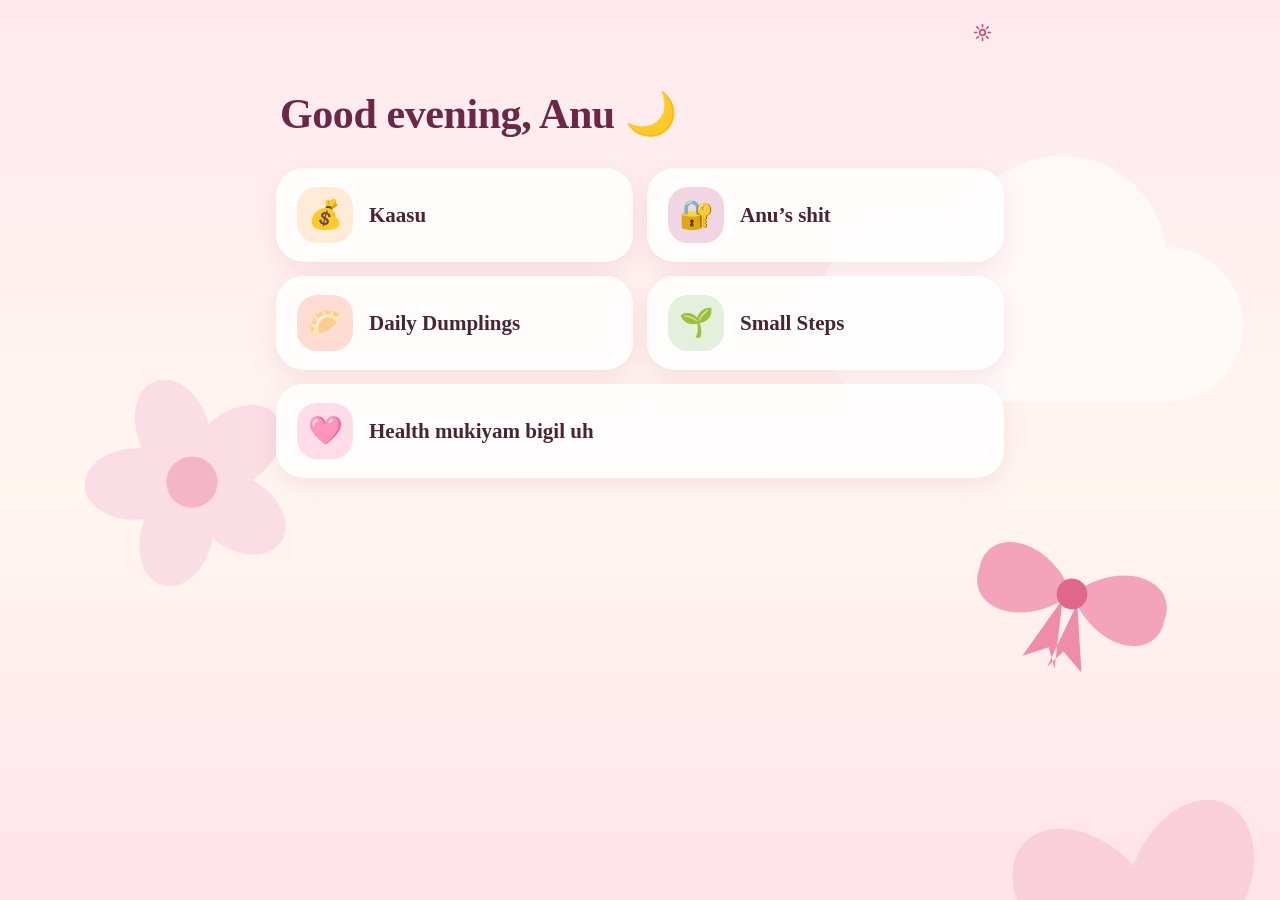
==== index.html @ ffcff5ac "Add files via upload" ====
<!doctype html>
<html lang="en">
<head>
<meta charset="utf-8">
<meta name="viewport" content="width=device-width, initial-scale=1, viewport-fit=cover">
<title>ANU</title>
<meta name="theme-color" content="#FBE3E8">
<meta name="description" content="ANU — my private little corner.">
<meta name="apple-mobile-web-app-capable" content="yes">
<meta name="mobile-web-app-capable" content="yes">
<meta name="apple-mobile-web-app-title" content="ANU">
<meta name="apple-mobile-web-app-status-bar-style" content="default">
<meta name="format-detection" content="telephone=no">
<link rel="manifest" href="./manifest.webmanifest">
<link rel="apple-touch-icon" href="./apple-touch-icon.png">
<link rel="icon" type="image/png" href="./icon-192.png">
<link rel="stylesheet" href="./styles.css">
</head>
<body>
<div id="app" aria-live="polite"></div>
<div id="shield" hidden><div><span>🌸</span><p>ANU</p></div></div>
<noscript><p style="padding:24px;font-family:sans-serif">ANU needs JavaScript to run.</p></noscript>
<script type="module" src="./main.js"></script>
</body>
</html>
---- styles.css ----
/* ANU — soft pink design system. Each mini-app overrides a few variables via [data-theme]. */
:root {
  --page: #FBE3E8;
  --bg: linear-gradient(180deg, #FFE9EE 0%, #FFF6F0 55%, #FFE3EA 100%);
  --topbg: rgba(255, 240, 244, .86);
  --card: #FFFFFF;
  --ink: #4A2334;
  --muted: #8F6C7B;
  --accent: #C8507A;
  --accent-2: #F9D3DE;
  --accent-3: #FFF0F4;
  --accent-b: #E98BA8;
  --on-accent: #FFFFFF;
  --line: rgba(200, 80, 122, .16);
  --shadow: 0 8px 26px rgba(190, 90, 120, .13);
  --shadow-s: 0 3px 10px rgba(190, 90, 120, .10);
  --r: 22px;
  --c-in: #2E8B68; --c-out: #C23F68; --c-sav: #7A57C2;
  --d-in: #66C19D; --d-out: #EA6A8F; --d-sav: #A88BDB;
  --font-body: -apple-system, BlinkMacSystemFont, "SF Pro Text", system-ui, "Segoe UI", sans-serif;
  --font-head: "New York", ui-serif, "Iowan Old Style", "Palatino Linotype", Georgia, serif;
}
[data-theme="kaasu"]     { --bg: linear-gradient(180deg, #FFF9F1 0%, #FFEEF0 100%); --topbg: rgba(255, 249, 241, .9); }
[data-theme="journal"]   { --page: #F6E6EA; --bg: #F9EEF1; --topbg: rgba(249, 238, 241, .92); --card: #FFFBFC; --ink: #3B2430; --muted: #85697A; --accent: #A5587B; --accent-2: #EBD3DC; --accent-3: #F5E7EC; --accent-b: #C98AA5; --line: rgba(120, 60, 90, .14); --shadow: 0 4px 16px rgba(120, 60, 90, .08); --r: 18px; }
[data-theme="dumplings"] { --page: #FFE7E3; --bg: linear-gradient(180deg, #FFF0EA 0%, #FFE2E9 100%); --topbg: rgba(255, 240, 234, .9); --accent: #DC5079; --accent-2: #FFD8D0; --accent-3: #FFF3EE; --accent-b: #FF9E8F; --r: 26px; --font-body: ui-rounded, "SF Pro Rounded", -apple-system, system-ui, sans-serif; --font-head: ui-rounded, "SF Pro Rounded", -apple-system, system-ui, sans-serif; }
[data-theme="steps"]     { --bg: linear-gradient(180deg, #FDEEF3 0%, #F7EAF5 100%); --topbg: rgba(253, 238, 243, .9); --accent: #B5507F; --accent-2: #EEDAEE; --accent-3: #FAF0F6; --accent-b: #86BE9B; }
[data-theme="health"]    { --bg: linear-gradient(180deg, #FFF3F6 0%, #ECF7F2 100%); --topbg: rgba(255, 243, 246, .9); --accent: #D4517D; --accent-2: #FAD5E0; --accent-3: #FFF1F5; --accent-b: #5DB899; }
[data-theme="backup"]    { --bg: linear-gradient(180deg, #FFEFF2 0%, #FFF7F3 100%); }

* { box-sizing: border-box; -webkit-tap-highlight-color: transparent; }
html, body { height: 100%; margin: 0; }
html { -webkit-text-size-adjust: 100%; text-size-adjust: 100%; }
body { background: var(--page); color: var(--ink); font: 16px/1.45 var(--font-body); overscroll-behavior: none; -webkit-font-smoothing: antialiased; }
#app { height: 100vh; height: 100dvh; background: var(--bg); position: relative; overflow: hidden; }
button, input, textarea, select { font: inherit; color: inherit; }
button { cursor: pointer; touch-action: manipulation; }
a { color: inherit; touch-action: manipulation; }
h1, h2, h3, h4, p { margin: 0; }
:focus-visible { outline: 3px solid var(--accent); outline-offset: 2px; border-radius: 8px; }
.muted { color: var(--muted); }
.small { font-size: 13.5px; }
.center { text-align: center; }
.bad { color: #B3264F; font-weight: 600; margin: 6px 0; }

/* ---------- frame ---------- */
.frame { display: flex; flex-direction: column; height: 100%; }
.topbar { flex: none; display: flex; align-items: center; gap: 6px; padding: calc(env(safe-area-inset-top) + 6px) max(10px, env(safe-area-inset-right)) 6px max(10px, env(safe-area-inset-left)); background: var(--topbg); backdrop-filter: blur(14px); -webkit-backdrop-filter: blur(14px); border-bottom: 1px solid var(--line); z-index: 5; }
.tb-title { flex: 1; min-width: 0; text-align: center; }
.tb-title h1 { font: 600 19px/1.2 var(--font-head); white-space: nowrap; overflow: hidden; text-overflow: ellipsis; }
.tb-title p { font-size: 12.5px; color: var(--muted); }
.tb-right { display: flex; align-items: center; justify-content: flex-end; gap: 2px; min-width: 44px; }
.icon-btn { width: 44px; height: 44px; border-radius: 50%; border: 0; background: transparent; display: inline-grid; place-items: center; color: var(--accent); text-decoration: none; flex: none; }
.icon-btn:active { background: var(--accent-2); }
.icon-btn.small { width: 40px; height: 40px; color: var(--muted); }
.icon-btn.ghosted { visibility: hidden; }
.pill-btn { border: 0; background: var(--accent-2); color: var(--accent); font-weight: 600; padding: 9px 14px; border-radius: 999px; text-decoration: none; font-size: 15px; min-height: 40px; display: inline-flex; align-items: center; }
.pill-btn.strong { background: var(--accent); color: var(--on-accent); }
.scroll { flex: 1; overflow-y: auto; -webkit-overflow-scrolling: touch; overscroll-behavior: contain; }
.page { max-width: 640px; margin: 0 auto; padding: 14px max(16px, env(safe-area-inset-right)) 36px max(16px, env(safe-area-inset-left)); }
.page-in { animation: fadein .22s ease-out; }
@keyframes fadein { from { opacity: 0; } to { opacity: 1; } }

.bottomnav { flex: none; display: flex; background: var(--topbg); backdrop-filter: blur(14px); -webkit-backdrop-filter: blur(14px); border-top: 1px solid var(--line); padding: 6px max(8px, env(safe-area-inset-right)) calc(env(safe-area-inset-bottom) + 6px) max(8px, env(safe-area-inset-left)); gap: 4px; }
.bottomnav a { flex: 1; text-decoration: none; display: flex; flex-direction: column; align-items: center; gap: 1px; padding: 6px 4px; border-radius: 16px; color: var(--muted); min-height: 52px; justify-content: center; }
.bottomnav a .ni { font-size: 20px; line-height: 1.1; filter: grayscale(.5); opacity: .8; }
.bottomnav a .nl { font-size: 12px; font-weight: 600; }
.bottomnav a.active { background: var(--accent-2); color: var(--accent); }
.bottomnav a.active .ni { filter: none; opacity: 1; }

/* ---------- basic pieces ---------- */
.card { background: var(--card); border-radius: var(--r); box-shadow: var(--shadow); padding: 16px; margin: 0 0 14px; }
.card h2 { font: 600 19px/1.25 var(--font-head); margin-bottom: 6px; }
.card h3, .grp { font: 600 16.5px/1.3 var(--font-head); }
.card.soft { background: var(--accent-3); box-shadow: none; border: 1px dashed var(--line); }
.grp { margin: 20px 4px 8px; color: var(--muted); }
.btn { border: 0; border-radius: 16px; padding: 13px 18px; font-weight: 600; font-size: 16px; min-height: 48px; display: inline-flex; align-items: center; justify-content: center; text-decoration: none; gap: 6px; }
.btn.primary { background: var(--accent); color: var(--on-accent); box-shadow: 0 6px 16px rgba(200, 80, 122, .28); }
.btn.primary:disabled { opacity: .45; box-shadow: none; }
.btn.ghost { background: var(--accent-2); color: var(--accent); }
.btn.soft { background: var(--accent-3); color: var(--accent); border: 1px dashed var(--accent-b); }
.btn.danger { background: #B3264F; color: #fff; }
.btn.danger-ghost { background: transparent; color: #B3264F; border: 1.5px solid rgba(179, 38, 79, .35); }
.btn.wide-btn { width: 100%; margin: 4px 0 10px; }
.btn-row { display: flex; gap: 10px; margin-top: 14px; }
.btn-row .btn { flex: 1; }
.empty { text-align: center; padding: 26px 12px; display: grid; gap: 8px; justify-items: center; }
.empty p:first-child { font: 600 18px var(--font-head); }
.chips { display: flex; flex-wrap: wrap; gap: 8px; justify-content: center; margin: 6px 0 4px; }
.chip-btn { border: 1.5px dashed var(--accent-b); background: var(--accent-3); color: var(--accent); border-radius: 999px; padding: 9px 14px; font-weight: 600; min-height: 40px; }
.chip-btn.tiny { padding: 6px 10px; min-height: 34px; font-size: 14px; margin: 3px 2px 0 0; }
.chip { display: inline-flex; gap: 4px; padding: 5px 10px; border-radius: 999px; font-size: 14px; font-weight: 600; background: var(--accent-3); }
.chip.in { color: var(--c-in); } .chip.out { color: var(--c-out); } .chip.sav { color: var(--c-sav); }

.field { display: block; margin: 12px 0; }
.field > span { display: block; font-size: 14px; font-weight: 600; color: var(--muted); margin-bottom: 6px; }
input[type=text], input[type=search], input[type=password], input[type=date], input:not([type]), textarea, select {
  width: 100%; border: 1.5px solid var(--line); background: var(--accent-3); border-radius: 14px; padding: 12px 14px; font-size: 16px; min-height: 48px; outline: none; appearance: none; -webkit-appearance: none; }
input[type=search] { -webkit-appearance: none; }
textarea { resize: none; line-height: 1.5; }
input:focus, textarea:focus { border-color: var(--accent); background: #fff; }
.row2 { display: flex; gap: 10px; } .row2 .grow { flex: 1; } .emoji-f { width: 82px; } .emoji-f input { text-align: center; font-size: 22px; padding-left: 6px; padding-right: 6px; }
.money-in { display: flex; align-items: center; gap: 8px; background: var(--accent-3); border: 1.5px solid var(--line); border-radius: 14px; padding: 0 14px; }
.money-in i { font: 600 24px var(--font-head); font-style: normal; color: var(--accent); }
.money-in input { border: 0; background: transparent; font-size: 26px; font-weight: 600; padding: 10px 0; }
.money-in:focus-within { border-color: var(--accent); background: #fff; }
.seg { display: flex; background: var(--accent-2); border-radius: 16px; padding: 4px; gap: 4px; }
.seg button { flex: 1; border: 0; background: transparent; border-radius: 12px; padding: 11px 8px; font-weight: 600; color: var(--accent); min-height: 44px; }
.seg button.on { background: #fff; box-shadow: var(--shadow-s); }
.seg.col { flex-direction: column; }
.switch-row { display: flex; align-items: center; justify-content: space-between; gap: 14px; padding: 12px 0; border-bottom: 1px solid var(--line); min-height: 52px; }
input[type=checkbox] { appearance: none; -webkit-appearance: none; width: 52px; height: 32px; border-radius: 999px; background: #E6CAD3; position: relative; flex: none; transition: background .2s; margin: 0; }
input[type=checkbox]::after { content: ""; position: absolute; top: 3px; left: 3px; width: 26px; height: 26px; border-radius: 50%; background: #fff; box-shadow: 0 1px 4px rgba(0,0,0,.25); transition: transform .2s; }
input[type=checkbox]:checked { background: var(--accent); }
input[type=checkbox]:checked::after { transform: translateX(20px); }
.set-block { padding: 12px 0; border-bottom: 1px solid var(--line); display: grid; gap: 8px; }
.set-block .btn { justify-self: start; }
.bar { height: 10px; border-radius: 999px; background: var(--accent-2); overflow: hidden; margin-top: 8px; }
.bar i { display: block; height: 100%; border-radius: 999px; background: linear-gradient(90deg, var(--accent), var(--accent-b)); transition: width .4s; }
.check { width: 30px; height: 30px; border-radius: 50%; border: 2px solid var(--accent-b); background: #fff; color: #fff; display: inline-grid; place-items: center; flex: none; padding: 0; }
.check.on { background: var(--accent); border-color: var(--accent); }
.stepper { display: flex; align-items: center; gap: 4px; margin: 0 0 12px; }
.st-mid { flex: 1; text-align: center; }
.st-mid h2 { font: 600 22px/1.2 var(--font-head); }
.st-mid p { color: var(--muted); font-size: 14px; }

/* ---------- sheets, toast ---------- */
.sheet-back { position: fixed; inset: 0; z-index: 50; background: rgba(74, 35, 52, .38); display: flex; align-items: flex-end; justify-content: center; opacity: 0; transition: opacity .2s; }
.sheet-back.open { opacity: 1; }
.sheet { width: 100%; max-width: 560px; max-height: 90vh; max-height: 90dvh; overflow-y: auto; background: var(--card); color: var(--ink); border-radius: 28px 28px 0 0; padding: 8px 20px calc(env(safe-area-inset-bottom) + 20px); transform: translateY(40px); transition: transform .22s ease-out; -webkit-overflow-scrolling: touch; font-family: var(--font-body); }
.sheet-back.open .sheet { transform: none; }
.sheet-grab { width: 42px; height: 5px; border-radius: 3px; background: var(--accent-2); margin: 6px auto 10px; }
.sheet-title { font: 600 21px/1.25 var(--font-head); margin-bottom: 6px; }
.sheet-msg { color: var(--ink); margin: 6px 0; }
#toast { position: fixed; left: 50%; bottom: calc(env(safe-area-inset-bottom) + 84px); transform: translate(-50%, 12px); background: #5A2A40; color: #fff; padding: 11px 18px; border-radius: 999px; font-weight: 600; font-size: 15px; opacity: 0; pointer-events: none; transition: .22s; z-index: 80; max-width: 88vw; text-align: center; }
#toast.show { opacity: 1; transform: translate(-50%, 0); }
#shield { position: fixed; inset: 0; z-index: 100; background: linear-gradient(180deg, #FFE3EA, #FFF3F5); display: grid; place-items: center; text-align: center; font: 600 26px var(--font-head); color: #C8507A; }
#shield[hidden] { display: none; }
#shield span { font-size: 60px; display: block; }
.boot-error { padding: 40px 24px; max-width: 480px; margin: 0 auto; }

/* ---------- home ---------- */
.homeframe { position: relative; }
.homeframe .page, .lockframe .page { padding-top: calc(env(safe-area-inset-top) + 10px); }
.homeframe .page { max-width: 560px; }
.home-decor { position: absolute; inset: 0; width: 100%; height: 100%; pointer-events: none; z-index: 0; }
.home { position: relative; z-index: 1; }
.home-top { display: flex; justify-content: flex-end; }
.hello { font: 600 clamp(32px, 9vw, 42px)/1.15 var(--font-head); margin: 4vh 4px 30px; letter-spacing: -.01em; color: #6B2745; }
.app-grid { display: grid; gap: 14px; }
.app-card { display: flex; align-items: center; gap: 16px; padding: 18px 20px; border-radius: 28px; text-decoration: none; background: rgba(255, 255, 255, .82); box-shadow: 0 8px 24px rgba(190, 90, 120, .13); border: 1px solid rgba(255, 255, 255, .9); min-height: 84px; backdrop-filter: blur(6px); -webkit-backdrop-filter: blur(6px); transition: transform .12s; }
.app-card:active { transform: scale(.98); }
.app-emoji { width: 56px; height: 56px; border-radius: 20px; display: grid; place-items: center; font-size: 28px; background: #FFE3EA; flex: none; }
.app-name { font: 600 21px/1.2 var(--font-head); }
.app-card[data-app="kaasu"] .app-emoji { background: #FFEBD6; }
.app-card[data-app="journal"] .app-emoji { background: #EFD6E2; }
.app-card[data-app="dumplings"] .app-emoji { background: #FFDCD2; }
.app-card[data-app="steps"] .app-emoji { background: #E4EFDC; }
.app-card[data-app="health"] .app-emoji { background: #FFDDE8; }
@media (min-width: 720px) { .homeframe .page { max-width: 760px; } .app-grid { grid-template-columns: 1fr 1fr; } .app-card:last-child:nth-child(odd) { grid-column: 1 / -1; } }

/* ---------- Kaasu ---------- */
.summary h3 { margin-bottom: 10px; }
.sum3 { display: grid; grid-template-columns: repeat(3, 1fr); gap: 8px; }
.sum3.flat { margin-bottom: 14px; }
.sum3 .s { background: var(--accent-3); border-radius: 16px; padding: 10px 8px; text-align: center; min-width: 0; }
.sum3 small { display: block; font-size: 12.5px; font-weight: 600; margin-bottom: 2px; }
.sum3 b { font: 600 16px var(--font-head); display: block; overflow-wrap: anywhere; }
.s.in small, .s.in b { color: var(--c-in); } .s.out small, .s.out b { color: var(--c-out); } .s.sav small, .s.sav b { color: var(--c-sav); }
.cal-head, .cal-grid { display: grid; grid-template-columns: repeat(7, 1fr); gap: 4px; }
.cal-head span { text-align: center; font-size: 12.5px; font-weight: 600; color: var(--muted); padding-bottom: 6px; }
.day { min-height: 50px; border-radius: 14px; display: flex; flex-direction: column; align-items: center; justify-content: center; gap: 4px; text-decoration: none; }
.day.blank { pointer-events: none; }
.day .dn { font-weight: 600; font-size: 15px; }
.day.has { background: var(--accent-3); }
.day.today { outline: 2px solid var(--accent); outline-offset: -2px; }
.day:active { background: var(--accent-2); }
.dots { display: flex; gap: 3px; height: 6px; }
.dots i, .legend i { width: 6px; height: 6px; border-radius: 50%; display: inline-block; }
i.in { background: var(--d-in); } i.out { background: var(--d-out); } i.sav { background: var(--d-sav); }
.legend { display: flex; flex-wrap: wrap; gap: 6px 14px; justify-content: center; margin-top: 12px; font-size: 13px; color: var(--muted); }
.legend span { display: inline-flex; align-items: center; gap: 5px; }
.sticky { position: relative; background: #FFF4C6; border-radius: 6px 6px 22px 6px; padding: 24px 18px 14px; margin: 22px 4px 14px; transform: rotate(-.7deg); box-shadow: 0 10px 20px rgba(150, 110, 40, .18); color: #5B4636; }
.sticky::after { content: ""; position: absolute; right: 0; bottom: 0; width: 26px; height: 26px; background: linear-gradient(135deg, #F2E3A0 50%, rgba(0,0,0,0) 50%); border-radius: 0 0 22px 0; }
.sticky-pin { position: absolute; top: -14px; left: 18px; font-size: 26px; transform: rotate(-15deg); }
.sticky h3 { font: 600 19px "Bradley Hand", "Noteworthy", "Chalkboard SE", var(--font-head); margin-bottom: 6px; }
.sticky textarea { background: repeating-linear-gradient(transparent 0 27px, rgba(150, 120, 60, .22) 27px 28px); border: 0; border-radius: 0; padding: 0; font: 19px/28px "Bradley Hand", "Noteworthy", "Chalkboard SE", ui-rounded, cursive; color: #5B4636; min-height: 140px; }
.sticky textarea:focus { background: repeating-linear-gradient(transparent 0 27px, rgba(150, 120, 60, .3) 27px 28px); }
.sticky small { display: block; margin-top: 6px; color: #957f66; }
.list { padding: 6px 10px; }
.week-row { display: flex; align-items: center; gap: 12px; padding: 12px 4px; text-decoration: none; border-bottom: 1px solid var(--line); min-height: 64px; }
.week-row:last-child { border-bottom: 0; }
.week-row.today .wr-date b { color: var(--accent); }
.wr-date { width: 54px; text-align: center; flex: none; } .wr-date b { display: block; font: 600 16px var(--font-head); } .wr-date span { font-size: 12.5px; color: var(--muted); }
.wr-body { flex: 1; display: flex; flex-wrap: wrap; gap: 6px; min-width: 0; } .wr-go { color: var(--muted); }
.year-grid { display: grid; grid-template-columns: 1fr 1fr; gap: 12px; }
.year-card { background: var(--card); border-radius: 20px; padding: 14px; text-decoration: none; box-shadow: var(--shadow-s); display: grid; gap: 3px; min-width: 0; }
.year-card.today { outline: 2px solid var(--accent); }
.year-card.empty { opacity: .6; }
.year-card h4 { font: 600 17px var(--font-head); margin-bottom: 4px; }
.year-card p { display: flex; justify-content: space-between; gap: 6px; font-size: 14px; font-weight: 600; } .year-card small { font-weight: 500; color: var(--muted); }
.year-card p.in { color: var(--c-in); } .year-card p.out { color: var(--c-out); } .year-card p.sav { color: var(--c-sav); }
.sec-head { display: flex; justify-content: space-between; align-items: baseline; margin-bottom: 8px; }
.tx-sec.in .sec-head b { color: var(--c-in); } .tx-sec.out .sec-head b { color: var(--c-out); } .tx-sec.sav .sec-head b { color: var(--c-sav); }
.tx { display: flex; align-items: center; border-bottom: 1px solid var(--line); }
.tx-main { flex: 1; min-width: 0; display: flex; gap: 12px; align-items: baseline; text-align: left; background: none; border: 0; padding: 12px 2px; min-height: 52px; }
.tx-amt { font: 600 18px var(--font-head); flex: none; }
.tx-note { color: var(--muted); overflow-wrap: anywhere; }
.btn.add { width: 100%; margin-top: 12px; }

/* ---------- lock screen ---------- */
.lock { display: flex; flex-direction: column; align-items: center; text-align: center; max-width: 340px; margin: 0 auto; padding-top: 2vh; }
.lock-badge { font-size: 38px; width: 74px; height: 74px; display: grid; place-items: center; border-radius: 26px; background: #fff; box-shadow: var(--shadow); margin-bottom: 14px; }
.lock h1 { font: 600 26px var(--font-head); }
.lock-hint { color: var(--muted); margin: 6px 0 14px; min-height: 44px; } .lock-hint.bad { color: #B3264F; }
.pin-dots { display: flex; gap: 10px; margin-bottom: 18px; height: 16px; }
.pin-dots i { width: 14px; height: 14px; border-radius: 50%; border: 2px solid var(--accent-b); transition: background .1s; }
.pin-dots i.on { background: var(--accent); border-color: var(--accent); }
.keypad { display: grid; grid-template-columns: repeat(3, 1fr); gap: 12px; width: 100%; margin-bottom: 16px; }
.key { min-height: 60px; border-radius: 20px; border: 0; background: #fff; box-shadow: var(--shadow-s); font: 500 26px var(--font-head); color: var(--ink); }
.key:active { background: var(--accent-2); }
.key.alt { background: transparent; box-shadow: none; font-size: 24px; color: var(--accent); }
.lock-go { width: 100%; }
.lock-forgot, .lock-back { background: none; border: 0; color: var(--muted); margin-top: 14px; font-size: 15px; padding: 8px 12px; text-decoration: underline; }

/* ---------- journal ---------- */
.j-new { margin-bottom: 14px; }
.searchbar { margin-bottom: 14px; }
.j-card { display: block; text-decoration: none; background: var(--card); border-radius: var(--r); padding: 15px 16px; margin-bottom: 10px; box-shadow: var(--shadow); }
.j-when { display: flex; justify-content: space-between; gap: 10px; align-items: baseline; }
.j-when b { font: 600 16px var(--font-head); } .j-when span { color: var(--muted); font-size: 14px; flex: none; }
.j-card p { margin-top: 6px; color: var(--muted); display: -webkit-box; -webkit-line-clamp: 3; -webkit-box-orient: vertical; overflow: hidden; overflow-wrap: anywhere; }
.j-stamp { margin: 4px 2px 10px; display: flex; flex-direction: column; }
.j-stamp b { font: 600 20px var(--font-head); } .j-stamp span { color: var(--muted); font-size: 14px; }
.j-text { border: 0; background: transparent; padding: 4px 2px 40px; font: 18px/1.75 var(--font-head); min-height: 50vh; overflow: hidden; }
.j-text:focus { background: transparent; }
.editor-frame .card { box-shadow: none; }

/* ---------- Daily Dumplings ---------- */
.dump { border: 2px dashed var(--accent-2); box-shadow: none; }
.dump label { display: flex; align-items: center; gap: 10px; margin-bottom: 8px; font-size: 17px; }
.dump-emoji { width: 38px; height: 38px; border-radius: 14px; display: grid; place-items: center; background: var(--accent-2); font-size: 20px; }
.dump textarea { background: var(--accent-3); }
.jump { display: flex; align-items: flex-end; gap: 10px; } .jump .field { flex: 1; margin: 0; }
.d-card { display: flex; gap: 14px; align-items: center; background: var(--card); border-radius: var(--r); padding: 12px 14px; margin-bottom: 10px; text-decoration: none; box-shadow: var(--shadow-s); }
.d-date { width: 52px; height: 56px; border-radius: 18px; background: var(--accent-2); display: grid; place-items: center; align-content: center; flex: none; color: var(--accent); }
.d-date b { font-size: 12.5px; } .d-date span { font: 700 21px var(--font-head); line-height: 1; }
.d-body { min-width: 0; } .d-body p { overflow-wrap: anywhere; display: -webkit-box; -webkit-line-clamp: 2; -webkit-box-orient: vertical; overflow: hidden; } .d-body small { color: var(--muted); }
.d-body i { font-style: normal; font-weight: 600; color: var(--accent); }

/* ---------- Small Steps ---------- */
.area-card { display: flex; align-items: center; gap: 14px; background: var(--card); border-radius: var(--r); padding: 16px; margin-bottom: 12px; text-decoration: none; box-shadow: var(--shadow); }
.area-emoji { width: 54px; height: 54px; flex: none; border-radius: 20px; background: var(--accent-2); display: grid; place-items: center; font-size: 27px; }
.area-mid { flex: 1; min-width: 0; } .area-mid b { display: block; font: 600 19px var(--font-head); } .area-mid small { color: var(--muted); }
.goal-card { display: block; background: var(--card); border-radius: var(--r); padding: 16px; margin-bottom: 12px; text-decoration: none; box-shadow: var(--shadow); }
.goal-card b { font: 600 18px var(--font-head); }
.why { font-style: italic; color: var(--muted); margin: 4px 0 6px; overflow-wrap: anywhere; }
.gc-foot { margin-top: 8px; color: var(--muted); }
.goal-head h2 { font-size: 23px; }
.prog-line { display: flex; align-items: baseline; gap: 10px; margin-top: 12px; } .prog-line b { font: 700 26px var(--font-head); color: var(--accent); } .prog-line span { color: var(--muted); }
.count { display: inline-block; min-width: 24px; text-align: center; background: var(--accent-2); color: var(--accent); border-radius: 999px; font: 600 13px var(--font-body); padding: 2px 8px; margin-left: 6px; }
.step { display: flex; align-items: center; gap: 12px; border-bottom: 1px solid var(--line); padding: 6px 0; min-height: 54px; }
.step-text { flex: 1; text-align: left; background: none; border: 0; padding: 10px 0; overflow-wrap: anywhere; }
.step.done .step-text { color: var(--muted); text-decoration: line-through; }
.add-step { display: flex; gap: 8px; margin-top: 12px; } .add-step input { flex: 1; }

/* ---------- Health ---------- */
.badge { display: inline-block; font: 600 12px var(--font-body); padding: 3px 9px; border-radius: 999px; vertical-align: middle; margin-left: 4px; }
.badge.daily { background: #FFDCE6; color: #B23A65; } .badge.weekly { background: #D9F0E6; color: #257A5B; }
.hrow { display: flex; align-items: center; gap: 14px; width: 100%; text-align: left; background: none; border: 0; border-bottom: 1px solid var(--line); padding: 12px 2px; min-height: 60px; }
.hrow:last-child { border-bottom: 0; }
.hrow:disabled { opacity: .55; }
.hrow .check { width: 34px; height: 34px; }
.hname { flex: 1; font-size: 17px; overflow-wrap: anywhere; } .hname small { display: block; color: var(--muted); font-size: 13.5px; }
.hrow.done .hname { color: var(--muted); }
.wdays, .wrow { display: grid; grid-template-columns: repeat(7, 1fr); gap: 4px; justify-items: center; }
.wdays { margin-bottom: 4px; } .wdays span { text-align: center; color: var(--muted); font-size: 12px; } .wdays small { display: block; } .wdays b { font-size: 14px; color: var(--ink); }
.wdays span.today b { color: var(--accent); }
.wh { padding: 10px 0; border-top: 1px solid var(--line); } .wh-top { display: flex; justify-content: space-between; align-items: center; gap: 8px; margin-bottom: 8px; } .wh-top b { font-size: 16.5px; overflow-wrap: anywhere; }
.wh-top small { color: var(--muted); font-weight: 600; }
.wdot { width: 38px; height: 38px; border-radius: 50%; border: 2px solid var(--accent-2); background: var(--accent-3); color: #fff; display: grid; place-items: center; padding: 0; }
.wdot.today { border-color: var(--accent-b); } .wdot.on { background: var(--accent); border-color: var(--accent); } .wdot:disabled { opacity: .4; }
.wk-pill { font: 600 13px var(--font-body); padding: 4px 10px; border-radius: 999px; background: var(--accent-3); color: var(--muted); } .wk-pill.yes { background: #D9F0E6; color: #257A5B; }
.hcal .cal-grid { gap: 6px 4px; }
.hday { position: relative; display: grid; place-items: center; min-height: 46px; text-decoration: none; }
.hday.blank { pointer-events: none; }
.ring { width: 40px; height: 40px; border-radius: 50%; display: grid; place-items: center; background: conic-gradient(var(--accent) calc(var(--p) * 1%), var(--accent-2) 0); }
.ring b { width: 31px; height: 31px; border-radius: 50%; background: var(--card); display: grid; place-items: center; font-size: 13.5px; font-weight: 600; }
.hday.full .ring { background: var(--accent); } .hday.full .ring b { background: var(--accent); color: #fff; }
.hday.today .ring b { box-shadow: 0 0 0 2px var(--accent-b); }
.star { position: absolute; top: 0; right: 3px; font-size: 13px; color: #35A47E; font-style: normal; line-height: 1; }
.lg { width: 12px; height: 12px; border-radius: 50%; display: inline-block; } .lg.full { background: var(--accent); } .lg.part { background: conic-gradient(var(--accent) 50%, var(--accent-2) 0); }
.stat { padding: 10px 0; border-top: 1px solid var(--line); } .stat:first-of-type { border-top: 0; }
.habit-row { display: flex; align-items: center; gap: 10px; width: 100%; background: none; border: 0; border-bottom: 1px solid var(--line); padding: 12px 2px; text-align: left; min-height: 56px; }
.habit-row:last-child { border-bottom: 0; } .habit-row.off .hname { color: var(--muted); }
.st { font-size: 13px; color: var(--muted); } .st.on { color: #257A5B; font-weight: 600; }
.page-h { font: 600 22px var(--font-head); margin: 0 4px 12px; }

/* ---------- backup ---------- */
.bk-list { list-style: none; margin: 8px 0 14px; padding: 0; } .bk-list li { display: flex; justify-content: space-between; padding: 7px 0; border-bottom: 1px solid var(--line); }
.opt { display: grid; gap: 8px; background: var(--accent-3); border-radius: 18px; padding: 14px; margin-bottom: 10px; } .opt span { color: var(--muted); font-size: 14.5px; }

@media (prefers-reduced-motion: reduce) { *, *::before, *::after { animation: none !important; transition: none !important; } }
@media (max-width: 360px) { .sum3 b { font-size: 14.5px; } .key { min-height: 54px; } }
@media (max-height: 520px) { .lock-badge { display: none; } .lock-hint { min-height: 0; } .key { min-height: 44px; font-size: 22px; } }

input[type=date] { display: block; text-align: left; min-height: 48px; }
input[type=date]::-webkit-date-and-time-value { text-align: left; }
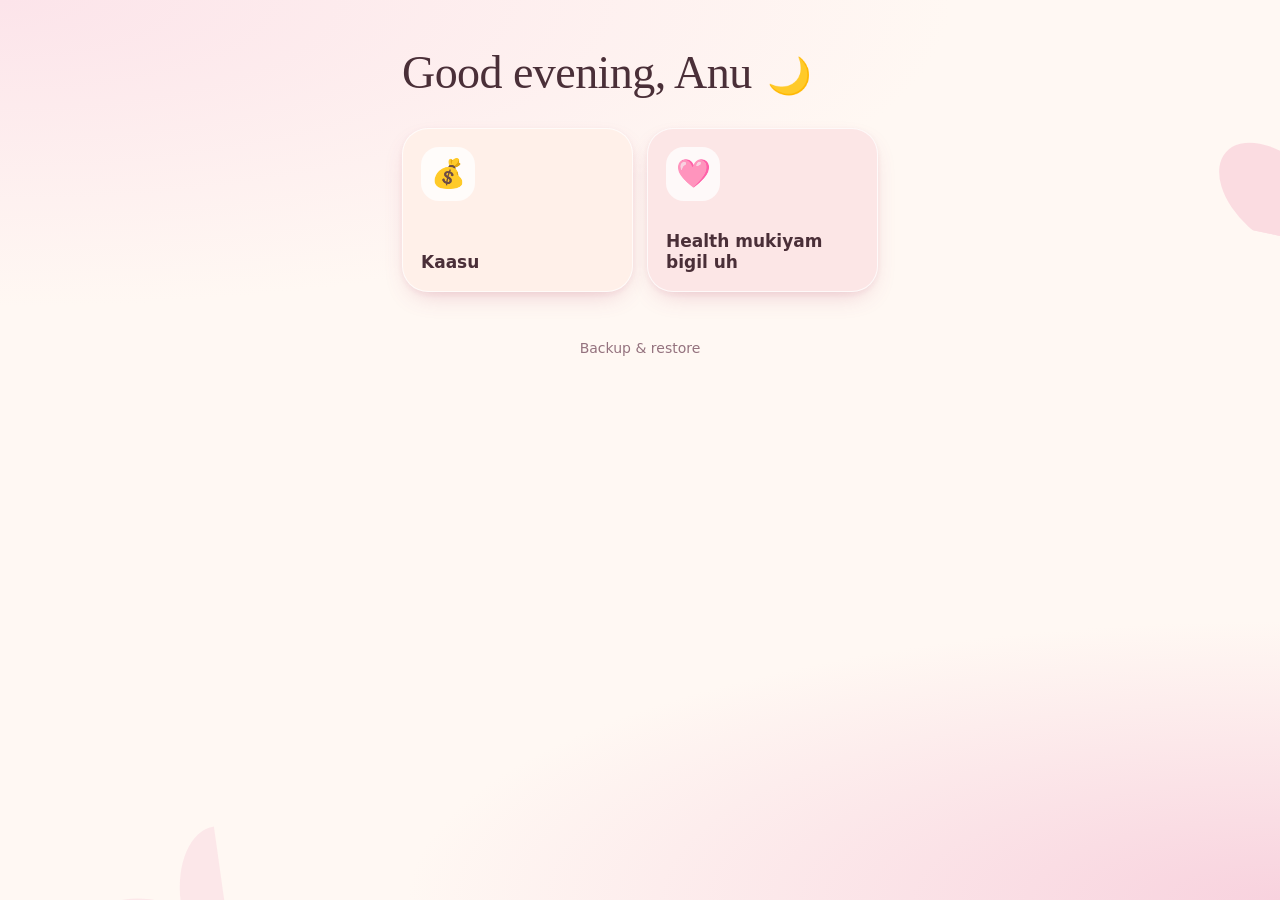
==== commit 2241e6e7: "Add files via upload" ====
--- a/index.html
+++ b/index.html
@@ -3,23 +3,790 @@
 <head>
 <meta charset="utf-8">
 <meta name="viewport" content="width=device-width, initial-scale=1, viewport-fit=cover">
-<title>ANU</title>
-<meta name="theme-color" content="#FBE3E8">
-<meta name="description" content="ANU — my private little corner.">
+<meta name="color-scheme" content="light">
+<meta name="theme-color" content="#FCE4EA">
 <meta name="apple-mobile-web-app-capable" content="yes">
 <meta name="mobile-web-app-capable" content="yes">
 <meta name="apple-mobile-web-app-title" content="ANU">
 <meta name="apple-mobile-web-app-status-bar-style" content="default">
-<meta name="format-detection" content="telephone=no">
-<link rel="manifest" href="./manifest.webmanifest">
-<link rel="apple-touch-icon" href="./apple-touch-icon.png">
-<link rel="icon" type="image/png" href="./icon-192.png">
-<link rel="stylesheet" href="./styles.css">
+<link rel="manifest" href="manifest.webmanifest">
+<link rel="apple-touch-icon" href="apple-touch-icon.png">
+<title>ANU</title>
+
+<style>
+/* =========================================================
+   ANU design system
+   Shared tokens. Each mini-app can override --tint / --accent.
+   ========================================================= */
+:root {
+  --cream: #FFF8F3;
+  --blush: #FCE4EA;
+  --pale: #FFF0F4;
+  --rose: #D96B8C;
+  --rose-deep: #B5476A;
+  --ink: #4A2F38;
+  --muted: #94727E;
+  --line: rgba(181, 71, 106, .14);
+  --shadow: 0 10px 26px -10px rgba(181, 71, 106, .30), 0 2px 6px rgba(181, 71, 106, .08);
+  --serif: ui-serif, "New York", Georgia, "Times New Roman", serif;
+  --round: ui-rounded, "SF Pro Rounded", system-ui, -apple-system, "Helvetica Neue", sans-serif;
+  color-scheme: light;
+}
+
+* { box-sizing: border-box; }
+html { background: var(--cream); -webkit-text-size-adjust: 100%; }
+body {
+  margin: 0;
+  min-height: 100vh;
+  min-height: 100dvh;
+  font-family: var(--round);
+  color: var(--ink);
+  background: transparent;
+  -webkit-tap-highlight-color: transparent;
+  overscroll-behavior-y: none;
+}
+:focus-visible { outline: 3px solid var(--rose); outline-offset: 3px; border-radius: 12px; }
+
+/* ---------- Background ---------- */
+.bg {
+  position: fixed; inset: 0; z-index: -1; overflow: hidden;
+  background:
+    radial-gradient(120% 55% at 0% 0%, var(--blush) 0%, rgba(252,228,234,0) 62%),
+    radial-gradient(110% 50% at 100% 100%, #F8D2DE 0%, rgba(248,210,222,0) 62%),
+    var(--cream);
+}
+.flower { position: absolute; }
+.flower.f1 { top: -70px; right: -85px; width: 290px; color: #F4A9C0; opacity: .34; transform: rotate(12deg); }
+.flower.f2 { bottom: -100px; left: -95px; width: 310px; color: #F7C3D3; opacity: .30; transform: rotate(-8deg); }
+
+/* ---------- Screens ---------- */
+.screen { animation: enter .24s ease both; }
+@keyframes enter { from { opacity: 0; transform: translateY(6px); } to { opacity: 1; transform: none; } }
+
+/* ---------- Home ---------- */
+.home {
+  max-width: 520px; margin: 0 auto;
+  padding: calc(env(safe-area-inset-top, 0px) + 48px) 22px calc(env(safe-area-inset-bottom, 0px) + 24px);
+}
+.greeting {
+  margin: 0 0 30px;
+  font: 500 clamp(34px, 10.5vw, 46px)/1.08 var(--serif);
+  letter-spacing: -.012em;
+  text-wrap: balance;
+}
+.greeting .em { font-size: .78em; margin-left: .12em; }
+
+.grid { display: grid; grid-template-columns: repeat(2, minmax(0, 1fr)); gap: 14px; }
+.card {
+  display: flex; flex-direction: column; justify-content: space-between; gap: 22px;
+  min-height: 164px; padding: 18px;
+  border-radius: 26px;
+  background: var(--tint, var(--pale));
+  border: 1px solid rgba(255, 255, 255, .75);
+  box-shadow: var(--shadow);
+  color: var(--ink); text-decoration: none;
+  transition: transform .16s ease, box-shadow .16s ease;
+}
+.card:active { transform: scale(.97); }
+.card .ico {
+  width: 54px; height: 54px; display: grid; place-items: center;
+  border-radius: var(--ico-radius, 18px);
+  background: rgba(255, 255, 255, .78);
+  font-size: 28px; line-height: 1;
+}
+.card .name { font: 600 17px/1.22 var(--round); text-wrap: balance; }
+
+.foot { margin-top: 34px; text-align: center; }
+.linkbtn {
+  min-height: 44px; padding: 10px 16px; border: 0; background: transparent;
+  font: 500 14px/1 var(--round); color: var(--muted); cursor: pointer; border-radius: 14px;
+}
+
+/* ---------- Mini-app screen shell ---------- */
+.app {
+  max-width: 520px; margin: 0 auto;
+  padding: calc(env(safe-area-inset-top, 0px) + 10px) 20px calc(env(safe-area-inset-bottom, 0px) + 28px);
+  min-height: 100vh; min-height: 100dvh;
+}
+.bar { display: flex; align-items: center; gap: 12px; min-height: 56px; margin-bottom: 14px; }
+.back {
+  flex: none; width: 44px; height: 44px; display: grid; place-items: center;
+  border-radius: 50%; background: rgba(255, 255, 255, .8);
+  box-shadow: var(--shadow); color: var(--rose-deep); text-decoration: none;
+}
+.bar h1 { margin: 0; font: 500 27px/1.1 var(--serif); letter-spacing: -.01em; }
+.note {
+  margin-top: 40px; padding: 26px 22px; text-align: center;
+  background: rgba(255, 255, 255, .72); border-radius: 26px; box-shadow: var(--shadow);
+}
+.note .big { font-size: 40px; }
+.note p { margin: 10px 0 0; color: var(--muted); font-size: 16px; line-height: 1.45; }
+
+/* ---------- Buttons ---------- */
+.btn {
+  display: flex; align-items: center; justify-content: center; width: 100%;
+  min-height: 52px; padding: 14px 18px; border: 0; border-radius: 18px;
+  font: 600 17px/1 var(--round); cursor: pointer;
+  background: var(--rose-deep); color: #fff;
+}
+.btn.ghost { background: var(--pale); color: var(--rose-deep); border: 1px solid var(--line); }
+.btn:active { transform: scale(.98); }
+.vh { position: absolute; width: 1px; height: 1px; overflow: hidden; opacity: 0; pointer-events: none; }
+
+/* ---------- Bottom sheet + toast ---------- */
+dialog#sheet {
+  position: fixed; inset: auto 0 0 0; margin: 0 auto; padding: 0; border: 0;
+  width: min(520px, 100%); max-width: 100%;
+  border-radius: 28px 28px 0 0; background: var(--cream); color: var(--ink);
+  box-shadow: 0 -12px 40px rgba(181, 71, 106, .22);
+}
+dialog#sheet::backdrop { background: rgba(74, 47, 56, .32); }
+dialog#sheet[open] { animation: rise .22s ease both; }
+@keyframes rise { from { transform: translateY(24px); opacity: 0; } to { transform: none; opacity: 1; } }
+.sheet-in { padding: 26px 22px calc(env(safe-area-inset-bottom, 0px) + 22px); display: grid; gap: 12px; }
+.sheet-in h2 { margin: 0; font: 500 24px/1.15 var(--serif); }
+.sheet-in p { margin: 0 0 6px; color: var(--muted); font-size: 15px; line-height: 1.5; }
+
+#toast {
+  position: fixed; left: 50%; bottom: calc(env(safe-area-inset-bottom, 0px) + 28px);
+  transform: translate(-50%, 16px); opacity: 0; pointer-events: none;
+  padding: 12px 18px; border-radius: 999px; background: var(--ink); color: #fff;
+  font: 500 15px/1.2 var(--round); max-width: calc(100% - 40px); text-align: center;
+  transition: opacity .2s ease, transform .2s ease; z-index: 50;
+}
+#toast.show { opacity: 1; transform: translate(-50%, 0); }
+
+@media (prefers-reduced-motion: reduce) {
+  .screen, dialog#sheet[open] { animation: none; }
+  .card, .btn { transition: none; }
+}
+
+/* ---------- Kaasu ---------- */
+.kaasu-toolbar { display: flex; gap: 8px; margin-bottom: 16px; }
+.seg {
+  flex: 1; min-height: 40px; border: 1px solid var(--line); background: #fff;
+  border-radius: 14px; font: 600 14px/1 var(--round); color: var(--muted);
+}
+.seg.active { background: var(--rose-deep); color: #fff; border-color: var(--rose-deep); }
+
+.kaasu-cal-head { display: flex; align-items: center; justify-content: space-between; margin-bottom: 12px; font: 600 17px/1 var(--round); }
+.navbtn { width: 40px; height: 40px; border: 0; background: rgba(255, 255, 255, .85); border-radius: 50%; font-size: 19px; color: var(--rose-deep); box-shadow: var(--shadow); }
+
+.kaasu-grid { display: grid; grid-template-columns: repeat(7, 1fr); gap: 6px; margin-bottom: 20px; }
+.dow { text-align: center; font: 600 12px/1 var(--round); color: var(--muted); padding: 2px 0 8px; }
+.day { aspect-ratio: 1; border: 0; border-radius: 13px; background: #fff; font: 600 15px/1 var(--round); color: var(--ink); box-shadow: 0 2px 6px rgba(181, 71, 106, .08); }
+.day.today { background: var(--rose-deep); color: #fff; }
+.day.empty { background: transparent; box-shadow: none; }
+
+.kaasu-summary { background: rgba(255, 255, 255, .72); border-radius: 22px; padding: 18px 20px; box-shadow: var(--shadow); margin-bottom: 16px; }
+.kaasu-summary h3 { margin: 0 0 8px; font: 500 18px/1.2 var(--serif); }
+.summary-row { display: flex; justify-content: space-between; gap: 10px; padding: 8px 0; font-size: 15px; border-top: 1px solid var(--line); }
+.summary-row:first-of-type { border-top: 0; }
+.summary-row.total { margin-top: 2px; padding-top: 13px; border-top: 1px solid var(--line); font-weight: 700; color: var(--rose-deep); }
+
+.kaasu-sticky { position: relative; background: #FFF4D9; border-radius: 4px; padding: 20px 16px 16px; box-shadow: 0 6px 16px rgba(0, 0, 0, .08); transform: rotate(-1deg); }
+.kaasu-sticky .pin { position: absolute; top: -11px; left: 50%; transform: translateX(-50%); font-size: 20px; }
+.sticky-text { width: 100%; min-height: 86px; border: 0; background: transparent; resize: vertical; font: 15px/1.5 var(--round); color: #7A5C1E; }
+.sticky-text:focus { outline: none; }
+.sticky-text::placeholder { color: #B89A52; }
+
+.kaasu-week-list { display: grid; gap: 10px; }
+.week-row { display: flex; justify-content: space-between; align-items: center; width: 100%; min-height: 52px; padding: 0 18px; border: 0; border-radius: 16px; background: #fff; box-shadow: 0 2px 6px rgba(181, 71, 106, .08); font: 500 15px/1 var(--round); color: var(--ink); }
+.wd-amt { color: var(--muted); }
+
+.kaasu-year-grid { display: grid; grid-template-columns: repeat(3, 1fr); gap: 10px; }
+.year-month { min-height: 64px; border: 0; border-radius: 16px; background: #fff; box-shadow: 0 2px 6px rgba(181, 71, 106, .08); font: 600 16px/1 var(--round); color: var(--ink); }
+
+.back-link { border: 0; background: transparent; color: var(--rose-deep); font: 600 15px/1 var(--round); padding: 6px 0; margin: 0 0 8px; }
+.day-title { font: 500 21px/1.2 var(--serif); margin-bottom: 16px; text-wrap: balance; }
+
+.col-list { display: grid; gap: 10px; margin-bottom: 14px; }
+.col-row { background: #fff; border-radius: 18px; padding: 14px 16px; box-shadow: 0 2px 6px rgba(181, 71, 106, .08); }
+.col-head { display: flex; align-items: center; gap: 9px; margin-bottom: 10px; }
+.col-num { width: 22px; height: 22px; flex: none; display: grid; place-items: center; border-radius: 50%; background: var(--pale); color: var(--rose-deep); font: 700 12px/1 var(--round); }
+.col-name { flex: 1; font: 600 16px/1.2 var(--round); }
+.edit-btn { width: 32px; height: 32px; flex: none; border: 0; background: var(--pale); border-radius: 10px; color: var(--rose-deep); font-size: 14px; }
+.col-fields { display: flex; align-items: center; gap: 12px; }
+.col-input-wrap { flex: 1; display: flex; align-items: center; gap: 3px; background: var(--pale); border-radius: 12px; padding: 0 12px; min-height: 44px; }
+.col-input-wrap .unit { color: var(--muted); font-size: 15px; }
+.col-input { flex: 1; width: 100%; min-width: 0; border: 0; background: transparent; min-height: 44px; font: 600 16px/1 var(--round); color: var(--ink); }
+.col-input:focus { outline: none; }
+.col-balance { min-width: 84px; text-align: right; font: 700 16px/1 var(--round); color: var(--rose-deep); }
+.col-balance.neg { color: #C23B3B; }
+
+.savings-row { display: flex; justify-content: space-between; align-items: center; background: rgba(255, 255, 255, .72); border-radius: 16px; padding: 14px 18px; font: 600 16px/1 var(--round); box-shadow: var(--shadow); margin-bottom: 18px; }
+.savings-row .neg { color: #C23B3B; }
+
+.field-label { display: block; font: 500 14px/1.4 var(--round); color: var(--muted); }
+.field-label input { display: block; width: 100%; min-height: 46px; margin-top: 6px; padding: 0 14px; border: 1px solid var(--line); border-radius: 14px; background: #fff; font: 16px/1 var(--round); color: var(--ink); }
+.field-label input:focus { outline: none; border-color: var(--rose); }
+</style>
 </head>
+
 <body>
-<div id="app" aria-live="polite"></div>
-<div id="shield" hidden><div><span>🌸</span><p>ANU</p></div></div>
-<noscript><p style="padding:24px;font-family:sans-serif">ANU needs JavaScript to run.</p></noscript>
-<script type="module" src="./main.js"></script>
+
+<!-- Decorative background -->
+<svg width="0" height="0" style="position:absolute" aria-hidden="true">
+  <symbol id="flower" viewBox="-100 -100 200 200">
+    <g fill="currentColor">
+      <ellipse cx="0" cy="-52" rx="28" ry="46"/>
+      <ellipse cx="0" cy="-52" rx="28" ry="46" transform="rotate(60)"/>
+      <ellipse cx="0" cy="-52" rx="28" ry="46" transform="rotate(120)"/>
+      <ellipse cx="0" cy="-52" rx="28" ry="46" transform="rotate(180)"/>
+      <ellipse cx="0" cy="-52" rx="28" ry="46" transform="rotate(240)"/>
+      <ellipse cx="0" cy="-52" rx="28" ry="46" transform="rotate(300)"/>
+    </g>
+    <circle r="24" fill="#FFF8F3"/>
+  </symbol>
+</svg>
+<div class="bg" aria-hidden="true">
+  <svg class="flower f1" viewBox="-100 -100 200 200"><use href="#flower"/></svg>
+  <svg class="flower f2" viewBox="-100 -100 200 200"><use href="#flower"/></svg>
+</div>
+
+<main id="root"></main>
+<div id="toast" role="status" aria-live="polite"></div>
+<dialog id="sheet"></dialog>
+
+
+<!-- =========================================================
+     CORE  (shared by every mini-app; don't put mini-app code here)
+     ========================================================= -->
+<script>
+'use strict';
+
+const OWNER = 'Anu';
+const APPS = [];                       // filled by registerApp()
+const $ = (sel, el = document) => el.querySelector(sel);
+
+/**
+ * Register a mini-app. This is the ONLY thing a new mini-app needs to do.
+ *   id      short url-safe name          'kaasu'
+ *   name    label on the home card       'Kaasu'
+ *   icon    emoji on the home card       '💰'
+ *   tint    card background colour
+ *   stores  database tables it uses      ['kaasu_transactions']
+ *   mount   (el, ctx) => void            draws the mini-app into el
+ *           (omit it and a "coming soon" screen is shown)
+ */
+function registerApp(app) { APPS.push(app); }
+
+/* ---------- Local database (IndexedDB, on this phone only) ---------- */
+const DB = (() => {
+  const NAME = 'anu';
+  let db;
+
+  const wrap = (req) => new Promise((ok, fail) => { req.onsuccess = () => ok(req.result); req.onerror = () => fail(req.error); });
+  const needed = () => [...new Set(APPS.flatMap((a) => a.stores || []))];
+
+  function open(version) {
+    return new Promise((ok, fail) => {
+      const req = version ? indexedDB.open(NAME, version) : indexedDB.open(NAME);
+      req.onupgradeneeded = () => {
+        const d = req.result;
+        needed().forEach((s) => { if (!d.objectStoreNames.contains(s)) d.createObjectStore(s, { keyPath: 'id' }); });
+      };
+      req.onsuccess = () => ok(req.result);
+      req.onerror = () => fail(req.error);
+    });
+  }
+
+  // Opens the database and creates any table a mini-app declares that is missing.
+  async function init() {
+    let d = await open();
+    if (needed().some((s) => !d.objectStoreNames.contains(s))) {
+      const next = d.version + 1;
+      d.close();
+      d = await open(next);
+    }
+    d.onversionchange = () => d.close();
+    db = d;
+  }
+
+  const store = (name, mode) => db.transaction(name, mode).objectStore(name);
+
+  return {
+    init,
+    uid: () => (crypto.randomUUID ? crypto.randomUUID() : Date.now().toString(36) + Math.random().toString(36).slice(2)),
+    all: (name) => wrap(store(name, 'readonly').getAll()),
+    get: (name, id) => wrap(store(name, 'readonly').get(id)),
+    put: async (name, obj) => { if (!obj.id) obj.id = DB.uid(); await wrap(store(name, 'readwrite').put(obj)); return obj; },
+    del: (name, id) => wrap(store(name, 'readwrite').delete(id)),
+
+    async exportAll() {
+      const data = {};
+      for (const s of db.objectStoreNames) data[s] = await DB.all(s);
+      return { app: 'ANU', version: 1, exportedAt: new Date().toISOString(), data };
+    },
+
+    async importAll(payload) {
+      if (!payload || payload.app !== 'ANU' || typeof payload.data !== 'object') throw new Error('Not an ANU backup file.');
+      const names = [...db.objectStoreNames].filter((s) => Array.isArray(payload.data[s]));
+      if (!names.length) throw new Error('This backup has no data to restore.');
+      await new Promise((ok, fail) => {
+        const tx = db.transaction(names, 'readwrite');
+        names.forEach((s) => {
+          const st = tx.objectStore(s);
+          st.clear();
+          payload.data[s].forEach((row) => st.put(row));
+        });
+        tx.oncomplete = ok;
+        tx.onerror = () => fail(tx.error);
+        tx.onabort = () => fail(tx.error);
+      });
+    }
+  };
+})();
+
+/* ---------- Small UI helpers ---------- */
+const UI = {
+  toast(msg) {
+    const t = $('#toast');
+    t.textContent = msg;
+    t.classList.add('show');
+    clearTimeout(UI._t);
+    UI._t = setTimeout(() => t.classList.remove('show'), 2600);
+  },
+  sheet(html) {
+    const d = $('#sheet');
+    d.innerHTML = `<div class="sheet-in">${html}</div>`;
+    if (!d.open) d.showModal();
+    return d;
+  },
+  closeSheet() { const d = $('#sheet'); if (d.open) d.close(); },
+  confirm(title, message, okLabel = 'Yes') {
+    return new Promise((resolve) => {
+      const d = UI.sheet(`<h2>${title}</h2><p>${message}</p>
+        <button class="btn" data-ok>${okLabel}</button>
+        <button class="btn ghost" data-no>Cancel</button>`);
+      let done = false;
+      const finish = (v) => { if (done) return; done = true; UI.closeSheet(); resolve(v); };
+      $('[data-ok]', d).onclick = () => finish(true);
+      $('[data-no]', d).onclick = () => finish(false);
+      d.addEventListener('close', () => finish(false), { once: true });
+    });
+  }
+};
+// tapping the dimmed area closes the sheet
+$('#sheet').addEventListener('click', (e) => { if (e.target === e.currentTarget) UI.closeSheet(); });
+
+/* ---------- Greeting ---------- */
+function greetingFor(d = new Date()) {
+  const h = d.getHours();
+  if (h >= 5 && h < 12) return ['Good morning', '🌷'];
+  if (h >= 12 && h < 17) return ['Good afternoon', '🎀'];
+  return ['Good evening', '🌙'];
+}
+function updateGreeting() {
+  const el = $('.greeting');
+  if (!el) return;
+  const [text, emoji] = greetingFor();
+  el.innerHTML = `${text}, ${OWNER} <span class="em">${emoji}</span>`;
+}
+
+/* ---------- Backup & restore ---------- */
+async function saveBackup() {
+  const payload = await DB.exportAll();
+  const stamp = new Date().toISOString().slice(0, 10);
+  const name = `anu-backup-${stamp}.json`;
+  const file = new File([JSON.stringify(payload, null, 2)], name, { type: 'application/json' });
+
+  if (navigator.canShare && navigator.canShare({ files: [file] })) {
+    try {
+      await navigator.share({ files: [file], title: 'ANU backup' });
+      UI.toast('Backup saved');
+      return;
+    } catch (err) {
+      if (err && err.name === 'AbortError') return;   // she closed the share sheet
+    }
+  }
+  const url = URL.createObjectURL(file);
+  const a = Object.assign(document.createElement('a'), { href: url, download: name });
+  document.body.appendChild(a); a.click(); a.remove();
+  setTimeout(() => URL.revokeObjectURL(url), 4000);
+  UI.toast('Backup saved');
+}
+
+async function restoreBackup(file) {
+  let payload;
+  try { payload = JSON.parse(await file.text()); }
+  catch { UI.toast("That file couldn't be read."); return; }
+  if (!payload || payload.app !== 'ANU') { UI.toast("That isn't an ANU backup file."); return; }
+
+  const ok = await UI.confirm('Restore this backup?',
+    'Everything in ANU on this phone will be replaced by what is in this file. This can\u2019t be undone.', 'Replace my data');
+  if (!ok) return;
+  try {
+    await DB.importAll(payload);
+    UI.toast('Backup restored');
+    route();
+  } catch (err) {
+    UI.toast(err.message || "Couldn't restore that backup.");
+  }
+}
+
+function openBackupSheet() {
+  const d = UI.sheet(`
+    <h2>Backup & restore</h2>
+    <p>Everything you write stays on this phone only. Save a backup file every so often, so you can get your data back if the app is ever deleted or Safari data is cleared.</p>
+    <button class="btn" data-save>Save backup</button>
+    <label class="btn ghost" for="restore-file">Restore from backup</label>
+    <input class="vh" id="restore-file" type="file" accept="application/json,.json">
+    <button class="btn ghost" data-close>Close</button>`);
+  $('[data-save]', d).onclick = () => { UI.closeSheet(); saveBackup(); };
+  $('[data-close]', d).onclick = UI.closeSheet;
+  $('#restore-file', d).onchange = (e) => {
+    const f = e.target.files && e.target.files[0];
+    UI.closeSheet();
+    if (f) restoreBackup(f);
+  };
+}
+
+/* ---------- Screens ---------- */
+const root = $('#root');
+
+function renderHome() {
+  root.innerHTML = `
+    <section class="home screen">
+      <h1 class="greeting"></h1>
+      <nav class="grid" aria-label="Mini-apps">
+        ${APPS.map((a) => `
+          <a class="card" href="#/${a.id}" style="--tint:${a.tint}; --ico-radius:${a.round ? '50%' : '18px'}">
+            <span class="ico" aria-hidden="true">${a.icon}</span>
+            <span class="name">${a.name}</span>
+          </a>`).join('')}
+      </nav>
+      <div class="foot"><button class="linkbtn" id="backup-btn">Backup & restore</button></div>
+    </section>`;
+  updateGreeting();
+  $('#backup-btn').onclick = openBackupSheet;
+}
+
+function renderApp(app) {
+  root.innerHTML = `
+    <section class="app screen" style="--tint:${app.tint}">
+      <header class="bar">
+        <a class="back" href="#/" aria-label="Back to home">
+          <svg width="12" height="20" viewBox="0 0 12 20" fill="none" stroke="currentColor" stroke-width="2.6" stroke-linecap="round" stroke-linejoin="round"><path d="M10 2 2 10l8 8"/></svg>
+        </a>
+        <h1>${app.name}</h1>
+      </header>
+      <div id="app-body"></div>
+    </section>`;
+  const body = $('#app-body');
+  const ctx = { db: DB, ui: UI, app, go: (p) => { location.hash = '#/' + p; } };
+  if (typeof app.mount === 'function') app.mount(body, ctx);
+  else body.innerHTML = `<div class="note"><div class="big">${app.icon}</div><p>${app.name} isn\u2019t built yet. It\u2019s coming in a later step.</p></div>`;
+}
+
+function route() {
+  const id = location.hash.replace(/^#\/?/, '');
+  const app = APPS.find((a) => a.id === id);
+  if (app) renderApp(app); else renderHome();
+  window.scrollTo(0, 0);
+}
+</script>
+
+
+<!-- =========================================================
+     KAASU
+     Each column is a daily budget envelope: name + a daily setpoint.
+     Per day you log what you spent; balance = setpoint − spent.
+     A column's leftover balance (if negative) is deducted from that
+     same column's setpoint the NEXT day. Any leftover that stays
+     positive after that is swept into that day's (view-only) Savings.
+     ========================================================= -->
+<script>
+const KaasuApp = (() => {
+  const MONTH_NAMES = ['January','February','March','April','May','June','July','August','September','October','November','December'];
+  const DOW = ['S','M','T','W','T','F','S'];
+
+  const pad = (n) => String(n).padStart(2, '0');
+  const dateStr = (y, m, d) => `${y}-${pad(m + 1)}-${pad(d)}`;
+  const daysInMonth = (y, m) => new Date(y, m + 1, 0).getDate();
+  const monthKey = (y, m) => `${y}-${pad(m + 1)}`;
+  const esc = (s) => String(s).replace(/[&<>"']/g, (c) => ({ '&': '&amp;', '<': '&lt;', '>': '&gt;', '"': '&quot;', "'": '&#39;' }[c]));
+  const fmtMoney = (n) => {
+    const v = Math.round((n + Number.EPSILON) * 100) / 100;
+    return (v < 0 ? '-₹' : '₹') + Math.abs(v).toLocaleString('en-IN');
+  };
+
+  async function loadAll(db) {
+    const [columns, entries, plans] = await Promise.all([db.all('kaasu_columns'), db.all('kaasu_entries'), db.all('kaasu_plans')]);
+    columns.sort((a, b) => a.number - b.number);
+    return { columns, entries, plans };
+  }
+
+  function entryMap(entries) {
+    const m = {};
+    entries.forEach((e) => { m[e.date + '|' + e.columnId] = e.input; });
+    return m;
+  }
+
+  // Walks the month day by day so a negative balance carries into the next day's setpoint.
+  function computeMonth(columns, eMap, y, m) {
+    const n = daysInMonth(y, m);
+    const carry = {};
+    const perDay = {};
+    const colTotals = {};
+    columns.forEach((c) => { colTotals[c.id] = 0; });
+    let totalSavings = 0;
+    for (let d = 1; d <= n; d++) {
+      const date = dateStr(y, m, d);
+      const cols = {};
+      let daySavings = 0;
+      columns.forEach((col) => {
+        const input = eMap[date + '|' + col.id] || 0;
+        const effSetpoint = col.setpoint - (carry[col.id] || 0);
+        const balance = effSetpoint - input;
+        cols[col.id] = { effSetpoint, input, balance };
+        colTotals[col.id] += input;
+        if (balance > 0) daySavings += balance;
+        carry[col.id] = balance < 0 ? -balance : 0;
+      });
+      perDay[date] = { cols, savings: daySavings };
+      totalSavings += daySavings;
+    }
+    return { perDay, colTotals, totalSavings };
+  }
+
+  function mount(el, ctx) {
+    const today = new Date();
+    const state = { view: 'month', y: today.getFullYear(), m: today.getMonth(), selectedDate: null };
+    render();
+
+    async function render() {
+      const { columns, entries, plans } = await loadAll(ctx.db);
+      const eMap = entryMap(entries);
+      if (state.selectedDate) renderDay(columns, eMap);
+      else if (state.view === 'week') renderWeek(columns, eMap);
+      else if (state.view === 'year') renderYear();
+      else renderMonth(columns, eMap, plans);
+    }
+
+    const toolbar = () => `<div class="kaasu-toolbar" role="tablist">
+      ${['month', 'week', 'year'].map((v) => `<button class="seg ${state.view === v ? 'active' : ''}" data-view="${v}">${v[0].toUpperCase()}${v.slice(1)}</button>`).join('')}
+    </div>`;
+
+    function wireToolbar() {
+      $('.kaasu-toolbar', el).onclick = (e) => { const b = e.target.closest('[data-view]'); if (!b) return; state.view = b.dataset.view; render(); };
+    }
+
+    function renderMonth(columns, eMap, plans) {
+      const { y, m } = state;
+      const data = computeMonth(columns, eMap, y, m);
+      const first = new Date(y, m, 1).getDay();
+      const n = daysInMonth(y, m);
+      const todayStr = dateStr(today.getFullYear(), today.getMonth(), today.getDate());
+
+      let cells = '';
+      for (let i = 0; i < first; i++) cells += `<span class="day empty"></span>`;
+      for (let d = 1; d <= n; d++) {
+        const ds = dateStr(y, m, d);
+        cells += `<button class="day ${ds === todayStr ? 'today' : ''}" data-date="${ds}">${d}</button>`;
+      }
+
+      const plan = plans.find((p) => p.id === monthKey(y, m));
+
+      el.innerHTML = `
+        ${toolbar()}
+        <div class="kaasu-cal-head">
+          <button class="navbtn" data-nav="-1" aria-label="Previous month">‹</button>
+          <span>${MONTH_NAMES[m]} ${y}</span>
+          <button class="navbtn" data-nav="1" aria-label="Next month">›</button>
+        </div>
+        <div class="kaasu-grid">${DOW.map((d) => `<span class="dow">${d}</span>`).join('')}${cells}</div>
+        ${columns.length ? `
+        <div class="kaasu-summary">
+          <h3>${MONTH_NAMES[m]} Summary</h3>
+          ${columns.map((c) => `<div class="summary-row"><span>${esc(c.name)}</span><span>${fmtMoney(data.colTotals[c.id] || 0)}</span></div>`).join('')}
+          <div class="summary-row total"><span>Total Savings</span><span>${fmtMoney(data.totalSavings)}</span></div>
+        </div>` : `<div class="note"><p>Tap any date and add your first column to start tracking.</p></div>`}
+        <div class="kaasu-sticky">
+          <div class="pin" aria-hidden="true">📌</div>
+          <textarea class="sticky-text" placeholder="${MONTH_NAMES[m]} plan…">${plan ? esc(plan.text) : ''}</textarea>
+        </div>`;
+
+      wireToolbar();
+      $('.kaasu-cal-head', el).onclick = (e) => { const b = e.target.closest('[data-nav]'); if (!b) return; shiftMonth(parseInt(b.dataset.nav, 10)); };
+      $('.kaasu-grid', el).onclick = (e) => { const b = e.target.closest('[data-date]'); if (!b) return; state.selectedDate = b.dataset.date; render(); };
+
+      const ta = $('.sticky-text', el);
+      let saveTimer;
+      ta.oninput = () => {
+        clearTimeout(saveTimer);
+        saveTimer = setTimeout(() => ctx.db.put('kaasu_plans', { id: monthKey(y, m), text: ta.value }), 500);
+      };
+    }
+
+    function shiftMonth(delta) {
+      let m = state.m + delta, y = state.y;
+      if (m < 0) { m = 11; y--; } if (m > 11) { m = 0; y++; }
+      state.m = m; state.y = y; render();
+    }
+
+    function renderWeek(columns, eMap) {
+      const day0 = new Date(today); day0.setDate(today.getDate() - today.getDay());
+      let rows = '';
+      for (let i = 0; i < 7; i++) {
+        const d = new Date(day0); d.setDate(day0.getDate() + i);
+        const ds = dateStr(d.getFullYear(), d.getMonth(), d.getDate());
+        const data = computeMonth(columns, eMap, d.getFullYear(), d.getMonth());
+        const day = data.perDay[ds];
+        const spent = day ? Object.values(day.cols).reduce((s, c) => s + c.input, 0) : 0;
+        rows += `<button class="week-row" data-date="${ds}">
+          <span class="wd">${d.toLocaleDateString('en-IN', { weekday: 'short', day: 'numeric', month: 'short' })}</span>
+          <span class="wd-amt">${fmtMoney(spent)}</span>
+        </button>`;
+      }
+      el.innerHTML = `${toolbar()}<div class="kaasu-week-list">${rows}</div>`;
+      wireToolbar();
+      $('.kaasu-week-list', el).onclick = (e) => { const b = e.target.closest('[data-date]'); if (!b) return; state.selectedDate = b.dataset.date; render(); };
+    }
+
+    function renderYear() {
+      const y = state.y;
+      const cells = MONTH_NAMES.map((name, m) => `<button class="year-month" data-m="${m}">${name.slice(0, 3)}</button>`).join('');
+      el.innerHTML = `${toolbar()}
+        <div class="kaasu-cal-head">
+          <button class="navbtn" data-nav="-1" aria-label="Previous year">‹</button>
+          <span>${y}</span>
+          <button class="navbtn" data-nav="1" aria-label="Next year">›</button>
+        </div>
+        <div class="kaasu-year-grid">${cells}</div>`;
+      wireToolbar();
+      $('.kaasu-cal-head', el).onclick = (e) => { const b = e.target.closest('[data-nav]'); if (!b) return; state.y += parseInt(b.dataset.nav, 10); render(); };
+      $('.kaasu-year-grid', el).onclick = (e) => { const b = e.target.closest('[data-m]'); if (!b) return; state.m = parseInt(b.dataset.m, 10); state.view = 'month'; render(); };
+    }
+
+    function renderDay(columns, eMap) {
+      const ds = state.selectedDate;
+      const [y, m, d] = ds.split('-').map(Number);
+      const data = computeMonth(columns, eMap, y, m - 1);
+      const day = data.perDay[ds];
+      const label = new Date(y, m - 1, d).toLocaleDateString('en-IN', { weekday: 'long', day: 'numeric', month: 'long', year: 'numeric' });
+
+      const rows = columns.map((col) => {
+        const c = day.cols[col.id];
+        const neg = c.balance < 0;
+        return `<div class="col-row">
+          <div class="col-head">
+            <span class="col-num">${col.number}</span>
+            <span class="col-name">${esc(col.name)}</span>
+            <button class="edit-btn" data-edit="${col.id}" aria-label="Edit ${esc(col.name)}">✎</button>
+          </div>
+          <div class="col-fields">
+            <label class="col-input-wrap">
+              <span class="unit">₹</span>
+              <input type="number" inputmode="decimal" class="col-input" data-input="${col.id}" value="${c.input || ''}" placeholder="0">
+            </label>
+            <div class="col-balance ${neg ? 'neg' : ''}">${fmtMoney(c.balance)}</div>
+          </div>
+        </div>`;
+      }).join('');
+
+      el.innerHTML = `
+        <button class="back-link" data-back>‹ ${MONTH_NAMES[m - 1]} ${y}</button>
+        <div class="day-title">${label}</div>
+        ${columns.length ? `
+        <div class="col-list">${rows}</div>
+        <div class="savings-row"><span>Savings</span><span>${fmtMoney(day.savings)}</span></div>` : `<div class="note"><p>No columns yet. Add one to start tracking this day.</p></div>`}
+        <button class="btn ghost add-col-btn" data-add>+ Add column</button>`;
+
+      $('[data-back]', el).onclick = () => { state.selectedDate = null; render(); };
+      $('[data-add]', el).onclick = () => openColumnSheet();
+      el.querySelectorAll('[data-edit]').forEach((b) => { b.onclick = () => openColumnSheet(columns.find((c) => c.id === b.dataset.edit)); });
+      el.querySelectorAll('[data-input]').forEach((inp) => {
+        let t;
+        inp.oninput = () => {
+          clearTimeout(t);
+          t = setTimeout(async () => {
+            const val = parseFloat(inp.value);
+            await ctx.db.put('kaasu_entries', { id: ds + '|' + inp.dataset.input, date: ds, columnId: inp.dataset.input, input: isNaN(val) ? 0 : val });
+            render();
+          }, 450);
+        };
+      });
+
+      function openColumnSheet(existing) {
+        const isEdit = !!existing;
+        const sheet = ctx.ui.sheet(`
+          <h2>${isEdit ? 'Edit column' : 'New column'}</h2>
+          <label class="field-label">Name<input id="col-name-in" type="text" value="${isEdit ? esc(existing.name) : ''}" placeholder="e.g. Food" maxlength="24"></label>
+          <label class="field-label">Daily setpoint (₹)<input id="col-set-in" type="number" inputmode="decimal" value="${isEdit ? existing.setpoint : ''}" placeholder="e.g. 300"></label>
+          <button class="btn" data-save>Save</button>
+          ${isEdit ? `<button class="btn ghost" data-delete>Delete column</button>` : ''}
+          <button class="btn ghost" data-cancel>Cancel</button>`);
+        $('#col-name-in', sheet).focus();
+        $('[data-cancel]', sheet).onclick = () => ctx.ui.closeSheet();
+        $('[data-save]', sheet).onclick = async () => {
+          const name = $('#col-name-in', sheet).value.trim();
+          const setpoint = parseFloat($('#col-set-in', sheet).value);
+          if (!name) { ctx.ui.toast('Give the column a name'); return; }
+          if (isNaN(setpoint) || setpoint < 0) { ctx.ui.toast('Enter a valid setpoint'); return; }
+          if (isEdit) await ctx.db.put('kaasu_columns', { ...existing, name, setpoint });
+          else {
+            const number = columns.length ? Math.max(...columns.map((c) => c.number)) + 1 : 1;
+            await ctx.db.put('kaasu_columns', { number, name, setpoint });
+          }
+          ctx.ui.closeSheet();
+          render();
+        };
+        if (isEdit) {
+          $('[data-delete]', sheet).onclick = async () => {
+            const ok = await ctx.ui.confirm('Delete this column?', `“${esc(existing.name)}” and every day\u2019s entry for it will be removed. This can\u2019t be undone.`, 'Delete');
+            if (!ok) return;
+            await ctx.db.del('kaasu_columns', existing.id);
+            const all = await ctx.db.all('kaasu_entries');
+            await Promise.all(all.filter((e) => e.columnId === existing.id).map((e) => ctx.db.del('kaasu_entries', e.id)));
+            render();
+          };
+        }
+      }
+    }
+  }
+
+  return { mount };
+})();
+</script>
+
+
+<!-- =========================================================
+     MINI-APPS
+     To add a new one later: add one registerApp({...}) block below.
+     ========================================================= -->
+<script>
+registerApp({
+  id: 'kaasu', name: 'Kaasu', icon: '💰', tint: '#FFF0E9',
+  stores: ['kaasu_columns', 'kaasu_entries', 'kaasu_plans'],
+  mount: (el, ctx) => KaasuApp.mount(el, ctx)
+});
+
+registerApp({
+  id: 'health', name: 'Health mukiyam bigil uh', icon: '🩷', tint: '#FCE6E6',
+  stores: ['health_habits', 'health_logs']
+});
+</script>
+
+
+<!-- =========================================================
+     START
+     ========================================================= -->
+<script>
+(async () => {
+  try {
+    await DB.init();
+    if (navigator.storage && navigator.storage.persist) navigator.storage.persist();  // ask iOS not to evict our data
+  } catch (err) {
+    console.error('Database failed to open', err);
+  }
+  window.addEventListener('hashchange', route);
+  document.addEventListener('visibilitychange', () => { if (!document.hidden) updateGreeting(); });
+  setInterval(updateGreeting, 60000);
+  route();
+
+  if ('serviceWorker' in navigator) navigator.serviceWorker.register('sw.js').catch(() => {});
+})();
+</script>
 </body>
 </html>
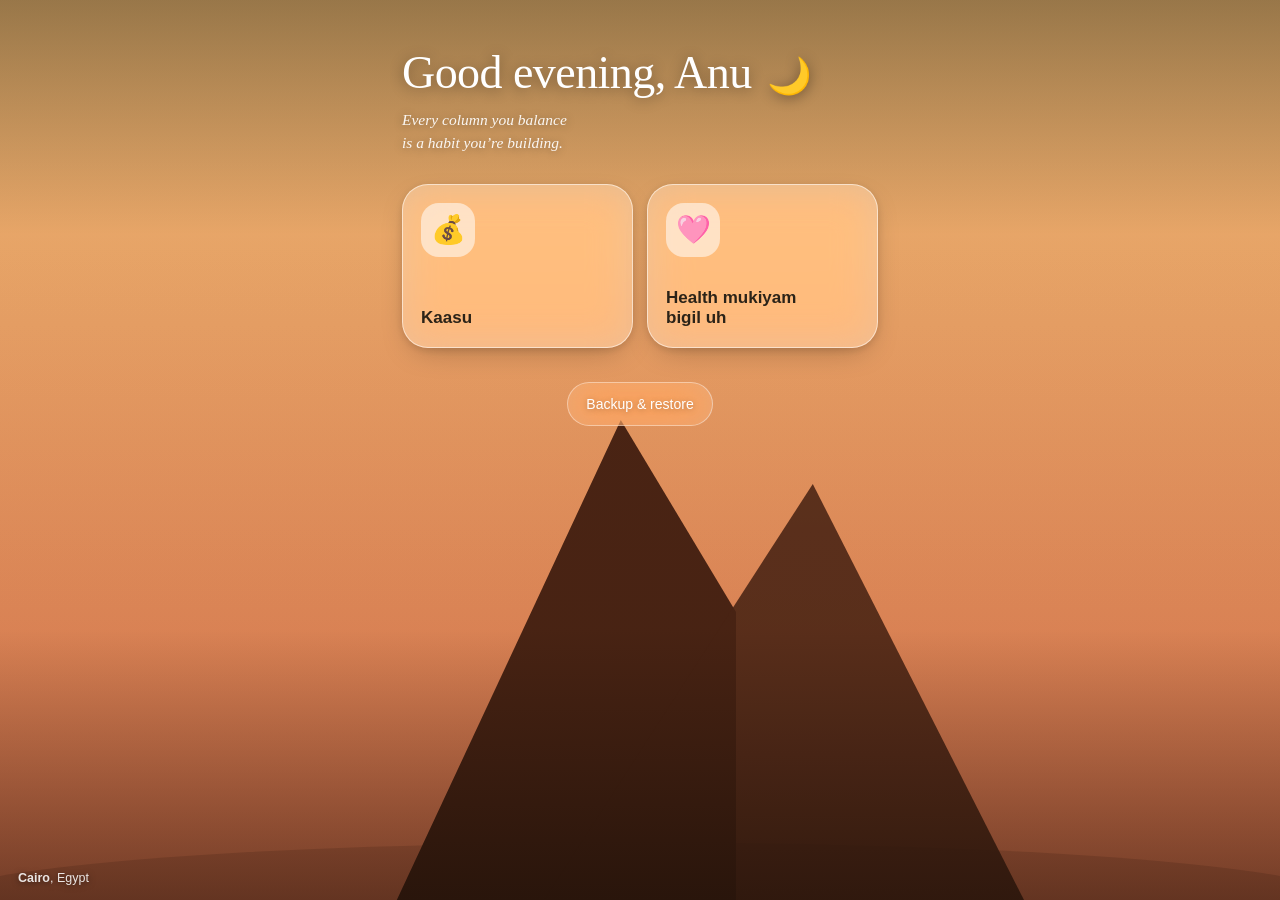
==== commit bdf8871a: "Add files via upload" ====
--- a/index.html
+++ b/index.html
@@ -4,7 +4,7 @@
 <meta charset="utf-8">
 <meta name="viewport" content="width=device-width, initial-scale=1, viewport-fit=cover">
 <meta name="color-scheme" content="light">
-<meta name="theme-color" content="#FCE4EA">
+<meta name="theme-color" content="#1B140C">
 <meta name="apple-mobile-web-app-capable" content="yes">
 <meta name="mobile-web-app-capable" content="yes">
 <meta name="apple-mobile-web-app-title" content="ANU">
@@ -15,26 +15,31 @@
 
 <style>
 /* =========================================================
-   ANU design system
-   Shared tokens. Each mini-app can override --tint / --accent.
+   ANU design system — classic & glass
+   A new scenic photo-poster sits behind everything, changing
+   daily. Every surface above it is frosted glass so the scene
+   always shows through. Variable NAMES are kept from the first
+   version so every rule below still lines up; only the values
+   moved from pink to an ink-and-antique-gold palette.
    ========================================================= */
 :root {
-  --cream: #FFF8F3;
-  --blush: #FCE4EA;
-  --pale: #FFF0F4;
-  --rose: #D96B8C;
-  --rose-deep: #B5476A;
-  --ink: #4A2F38;
-  --muted: #94727E;
-  --line: rgba(181, 71, 106, .14);
-  --shadow: 0 10px 26px -10px rgba(181, 71, 106, .30), 0 2px 6px rgba(181, 71, 106, .08);
-  --serif: ui-serif, "New York", Georgia, "Times New Roman", serif;
-  --round: ui-rounded, "SF Pro Rounded", system-ui, -apple-system, "Helvetica Neue", sans-serif;
+  --cream: rgba(250, 246, 236, .86);   /* sheet / dialog glass */
+  --blush: rgba(255, 255, 255, .16);   /* faint glass wash */
+  --pale: rgba(255, 255, 255, .34);    /* standard glass surface */
+  --rose: #C9A227;                     /* gold — borders, focus, outline */
+  --rose-deep: #8C6A1F;                /* deep bronze-gold — accents, fills */
+  --ink: #2B2318;                      /* warm charcoal text */
+  --muted: #7C715E;                    /* warm taupe secondary text */
+  --line: rgba(43, 35, 20, .16);
+  --shadow: 0 10px 30px -12px rgba(20, 15, 5, .35), 0 2px 8px rgba(20, 15, 5, .12);
+  --blur: blur(20px) saturate(160%);
+  --serif: ui-serif, "Iowan Old Style", "New York", Georgia, "Times New Roman", serif;
+  --round: ui-sans-serif, -apple-system, "Helvetica Neue", Arial, sans-serif;
   color-scheme: light;
 }
 
 * { box-sizing: border-box; }
-html { background: var(--cream); -webkit-text-size-adjust: 100%; }
+html { background: #1b140c; -webkit-text-size-adjust: 100%; }
 body {
   margin: 0;
   min-height: 100vh;
@@ -47,17 +52,19 @@
 }
 :focus-visible { outline: 3px solid var(--rose); outline-offset: 3px; border-radius: 12px; }
 
-/* ---------- Background ---------- */
-.bg {
-  position: fixed; inset: 0; z-index: -1; overflow: hidden;
-  background:
-    radial-gradient(120% 55% at 0% 0%, var(--blush) 0%, rgba(252,228,234,0) 62%),
-    radial-gradient(110% 50% at 100% 100%, #F8D2DE 0%, rgba(248,210,222,0) 62%),
-    var(--cream);
-}
-.flower { position: absolute; }
-.flower.f1 { top: -70px; right: -85px; width: 290px; color: #F4A9C0; opacity: .34; transform: rotate(12deg); }
-.flower.f2 { bottom: -100px; left: -95px; width: 310px; color: #F7C3D3; opacity: .30; transform: rotate(-8deg); }
+/* ---------- Daily scenic background ---------- */
+.bg { position: fixed; inset: 0; z-index: -2; overflow: hidden; background: #1b140c; }
+.bg svg { width: 100%; height: 100%; display: block; }
+.bg-scrim {
+  position: fixed; inset: 0; z-index: -1; pointer-events: none;
+  background: linear-gradient(180deg, rgba(10, 7, 3, .40) 0%, rgba(10, 7, 3, .06) 26%, rgba(10, 7, 3, .10) 70%, rgba(10, 7, 3, .55) 100%);
+}
+.bg-caption {
+  position: fixed; left: 18px; bottom: calc(env(safe-area-inset-bottom, 0px) + 14px); z-index: 0;
+  color: rgba(255, 255, 255, .88); font: 500 12.5px/1.3 var(--round);
+  text-shadow: 0 1px 6px rgba(0, 0, 0, .55); pointer-events: none;
+}
+.bg-caption b { font-weight: 600; }
 
 /* ---------- Screens ---------- */
 .screen { animation: enter .24s ease both; }
@@ -69,20 +76,25 @@
   padding: calc(env(safe-area-inset-top, 0px) + 48px) 22px calc(env(safe-area-inset-bottom, 0px) + 24px);
 }
 .greeting {
-  margin: 0 0 30px;
+  margin: 0 0 10px; color: #fff; text-shadow: 0 2px 14px rgba(0, 0, 0, .40);
   font: 500 clamp(34px, 10.5vw, 46px)/1.08 var(--serif);
   letter-spacing: -.012em;
   text-wrap: balance;
 }
 .greeting .em { font-size: .78em; margin-left: .12em; }
+.quote {
+  margin: 0 0 30px; color: rgba(255, 255, 255, .92); text-shadow: 0 1px 10px rgba(0, 0, 0, .40);
+  font: italic 400 15.5px/1.5 var(--serif); max-width: 34ch; text-wrap: balance;
+}
 
 .grid { display: grid; grid-template-columns: repeat(2, minmax(0, 1fr)); gap: 14px; }
 .card {
   display: flex; flex-direction: column; justify-content: space-between; gap: 22px;
   min-height: 164px; padding: 18px;
   border-radius: 26px;
-  background: var(--tint, var(--pale));
-  border: 1px solid rgba(255, 255, 255, .75);
+  background: var(--pale);
+  -webkit-backdrop-filter: var(--blur); backdrop-filter: var(--blur);
+  border: 1px solid rgba(255, 255, 255, .55);
   box-shadow: var(--shadow);
   color: var(--ink); text-decoration: none;
   transition: transform .16s ease, box-shadow .16s ease;
@@ -91,15 +103,17 @@
 .card .ico {
   width: 54px; height: 54px; display: grid; place-items: center;
   border-radius: var(--ico-radius, 18px);
-  background: rgba(255, 255, 255, .78);
+  background: rgba(255, 255, 255, .55);
   font-size: 28px; line-height: 1;
 }
 .card .name { font: 600 17px/1.22 var(--round); text-wrap: balance; }
 
 .foot { margin-top: 34px; text-align: center; }
 .linkbtn {
-  min-height: 44px; padding: 10px 16px; border: 0; background: transparent;
-  font: 500 14px/1 var(--round); color: var(--muted); cursor: pointer; border-radius: 14px;
+  min-height: 44px; padding: 10px 18px; border: 1px solid rgba(255, 255, 255, .4);
+  background: var(--blush); -webkit-backdrop-filter: var(--blur); backdrop-filter: var(--blur);
+  font: 500 14px/1 var(--round); color: #fff; text-shadow: 0 1px 6px rgba(0, 0, 0, .3);
+  cursor: pointer; border-radius: 999px;
 }
 
 /* ---------- Mini-app screen shell ---------- */
@@ -111,13 +125,16 @@
 .bar { display: flex; align-items: center; gap: 12px; min-height: 56px; margin-bottom: 14px; }
 .back {
   flex: none; width: 44px; height: 44px; display: grid; place-items: center;
-  border-radius: 50%; background: rgba(255, 255, 255, .8);
+  border-radius: 50%; background: var(--pale); -webkit-backdrop-filter: var(--blur); backdrop-filter: var(--blur);
+  border: 1px solid rgba(255, 255, 255, .5);
   box-shadow: var(--shadow); color: var(--rose-deep); text-decoration: none;
 }
-.bar h1 { margin: 0; font: 500 27px/1.1 var(--serif); letter-spacing: -.01em; }
+.bar h1 { margin: 0; color: #fff; text-shadow: 0 2px 10px rgba(0, 0, 0, .40); font: 500 27px/1.1 var(--serif); letter-spacing: -.01em; }
 .note {
   margin-top: 40px; padding: 26px 22px; text-align: center;
-  background: rgba(255, 255, 255, .72); border-radius: 26px; box-shadow: var(--shadow);
+  background: var(--pale); -webkit-backdrop-filter: var(--blur); backdrop-filter: var(--blur);
+  border: 1px solid rgba(255, 255, 255, .5);
+  border-radius: 26px; box-shadow: var(--shadow);
 }
 .note .big { font-size: 40px; }
 .note p { margin: 10px 0 0; color: var(--muted); font-size: 16px; line-height: 1.45; }
@@ -129,7 +146,10 @@
   font: 600 17px/1 var(--round); cursor: pointer;
   background: var(--rose-deep); color: #fff;
 }
-.btn.ghost { background: var(--pale); color: var(--rose-deep); border: 1px solid var(--line); }
+.btn.ghost {
+  background: var(--pale); -webkit-backdrop-filter: var(--blur); backdrop-filter: var(--blur);
+  color: var(--rose-deep); border: 1px solid var(--line);
+}
 .btn:active { transform: scale(.98); }
 .vh { position: absolute; width: 1px; height: 1px; overflow: hidden; opacity: 0; pointer-events: none; }
 
@@ -138,9 +158,11 @@
   position: fixed; inset: auto 0 0 0; margin: 0 auto; padding: 0; border: 0;
   width: min(520px, 100%); max-width: 100%;
   border-radius: 28px 28px 0 0; background: var(--cream); color: var(--ink);
-  box-shadow: 0 -12px 40px rgba(181, 71, 106, .22);
-}
-dialog#sheet::backdrop { background: rgba(74, 47, 56, .32); }
+  -webkit-backdrop-filter: var(--blur); backdrop-filter: var(--blur);
+  border-top: 1px solid rgba(255, 255, 255, .6);
+  box-shadow: 0 -12px 40px rgba(20, 15, 5, .28);
+}
+dialog#sheet::backdrop { background: rgba(10, 7, 3, .40); }
 dialog#sheet[open] { animation: rise .22s ease both; }
 @keyframes rise { from { transform: translateY(24px); opacity: 0; } to { transform: none; opacity: 1; } }
 .sheet-in { padding: 26px 22px calc(env(safe-area-inset-bottom, 0px) + 22px); display: grid; gap: 12px; }
@@ -150,7 +172,8 @@
 #toast {
   position: fixed; left: 50%; bottom: calc(env(safe-area-inset-bottom, 0px) + 28px);
   transform: translate(-50%, 16px); opacity: 0; pointer-events: none;
-  padding: 12px 18px; border-radius: 999px; background: var(--ink); color: #fff;
+  padding: 12px 18px; border-radius: 999px; background: rgba(27, 20, 12, .88); color: #fff;
+  -webkit-backdrop-filter: blur(14px); backdrop-filter: blur(14px);
   font: 500 15px/1.2 var(--round); max-width: calc(100% - 40px); text-align: center;
   transition: opacity .2s ease, transform .2s ease; z-index: 50;
 }
@@ -164,85 +187,155 @@
 /* ---------- Kaasu ---------- */
 .kaasu-toolbar { display: flex; gap: 8px; margin-bottom: 16px; }
 .seg {
-  flex: 1; min-height: 40px; border: 1px solid var(--line); background: #fff;
+  flex: 1; min-height: 40px; border: 1px solid rgba(255, 255, 255, .45);
+  background: var(--pale); -webkit-backdrop-filter: var(--blur); backdrop-filter: var(--blur);
   border-radius: 14px; font: 600 14px/1 var(--round); color: var(--muted);
 }
 .seg.active { background: var(--rose-deep); color: #fff; border-color: var(--rose-deep); }
 
-.kaasu-cal-head { display: flex; align-items: center; justify-content: space-between; margin-bottom: 12px; font: 600 17px/1 var(--round); }
-.navbtn { width: 40px; height: 40px; border: 0; background: rgba(255, 255, 255, .85); border-radius: 50%; font-size: 19px; color: var(--rose-deep); box-shadow: var(--shadow); }
+.kaasu-cal-head { display: flex; align-items: center; justify-content: space-between; margin-bottom: 12px; color: #fff; text-shadow: 0 2px 8px rgba(0, 0, 0, .35); font: 600 17px/1 var(--round); }
+.navbtn {
+  width: 40px; height: 40px; border: 1px solid rgba(255, 255, 255, .5);
+  background: var(--pale); -webkit-backdrop-filter: var(--blur); backdrop-filter: var(--blur);
+  border-radius: 50%; font-size: 19px; color: var(--rose-deep); box-shadow: var(--shadow);
+}
 
 .kaasu-grid { display: grid; grid-template-columns: repeat(7, 1fr); gap: 6px; margin-bottom: 20px; }
-.dow { text-align: center; font: 600 12px/1 var(--round); color: var(--muted); padding: 2px 0 8px; }
-.day { aspect-ratio: 1; border: 0; border-radius: 13px; background: #fff; font: 600 15px/1 var(--round); color: var(--ink); box-shadow: 0 2px 6px rgba(181, 71, 106, .08); }
-.day.today { background: var(--rose-deep); color: #fff; }
-.day.empty { background: transparent; box-shadow: none; }
-
-.kaasu-summary { background: rgba(255, 255, 255, .72); border-radius: 22px; padding: 18px 20px; box-shadow: var(--shadow); margin-bottom: 16px; }
+.dow { text-align: center; font: 600 12px/1 var(--round); color: #fff; text-shadow: 0 1px 6px rgba(0, 0, 0, .35); padding: 2px 0 8px; }
+.day {
+  aspect-ratio: 1; border: 1px solid rgba(255, 255, 255, .45); border-radius: 13px;
+  background: var(--pale); -webkit-backdrop-filter: var(--blur); backdrop-filter: var(--blur);
+  font: 600 15px/1 var(--round); color: var(--ink); box-shadow: 0 2px 8px rgba(20, 15, 5, .10);
+}
+.day.today { background: var(--rose-deep); color: #fff; border-color: var(--rose-deep); }
+.day.empty { background: transparent; box-shadow: none; border: 0; }
+
+.kaasu-summary {
+  background: var(--pale); -webkit-backdrop-filter: var(--blur); backdrop-filter: var(--blur);
+  border: 1px solid rgba(255, 255, 255, .5);
+  border-radius: 22px; padding: 18px 20px; box-shadow: var(--shadow); margin-bottom: 16px;
+}
 .kaasu-summary h3 { margin: 0 0 8px; font: 500 18px/1.2 var(--serif); }
 .summary-row { display: flex; justify-content: space-between; gap: 10px; padding: 8px 0; font-size: 15px; border-top: 1px solid var(--line); }
 .summary-row:first-of-type { border-top: 0; }
 .summary-row.total { margin-top: 2px; padding-top: 13px; border-top: 1px solid var(--line); font-weight: 700; color: var(--rose-deep); }
 
-.kaasu-sticky { position: relative; background: #FFF4D9; border-radius: 4px; padding: 20px 16px 16px; box-shadow: 0 6px 16px rgba(0, 0, 0, .08); transform: rotate(-1deg); }
+.kaasu-sticky {
+  position: relative; background: rgba(255, 246, 219, .80); -webkit-backdrop-filter: blur(14px); backdrop-filter: blur(14px);
+  border: 1px solid rgba(255, 255, 255, .5);
+  border-radius: 4px; padding: 20px 16px 16px; box-shadow: 0 6px 18px rgba(20, 15, 5, .16); transform: rotate(-1deg);
+}
 .kaasu-sticky .pin { position: absolute; top: -11px; left: 50%; transform: translateX(-50%); font-size: 20px; }
-.sticky-text { width: 100%; min-height: 86px; border: 0; background: transparent; resize: vertical; font: 15px/1.5 var(--round); color: #7A5C1E; }
+.sticky-text { width: 100%; min-height: 86px; border: 0; background: transparent; resize: vertical; font: 15px/1.5 var(--round); color: #6B4E17; }
 .sticky-text:focus { outline: none; }
-.sticky-text::placeholder { color: #B89A52; }
+.sticky-text::placeholder { color: #A98A3C; }
 
 .kaasu-week-list { display: grid; gap: 10px; }
-.week-row { display: flex; justify-content: space-between; align-items: center; width: 100%; min-height: 52px; padding: 0 18px; border: 0; border-radius: 16px; background: #fff; box-shadow: 0 2px 6px rgba(181, 71, 106, .08); font: 500 15px/1 var(--round); color: var(--ink); }
+.week-row {
+  display: flex; justify-content: space-between; align-items: center; width: 100%; min-height: 52px; padding: 0 18px;
+  border: 1px solid rgba(255, 255, 255, .45); border-radius: 16px;
+  background: var(--pale); -webkit-backdrop-filter: var(--blur); backdrop-filter: var(--blur);
+  box-shadow: 0 2px 8px rgba(20, 15, 5, .10); font: 500 15px/1 var(--round); color: var(--ink);
+}
 .wd-amt { color: var(--muted); }
 
 .kaasu-year-grid { display: grid; grid-template-columns: repeat(3, 1fr); gap: 10px; }
-.year-month { min-height: 64px; border: 0; border-radius: 16px; background: #fff; box-shadow: 0 2px 6px rgba(181, 71, 106, .08); font: 600 16px/1 var(--round); color: var(--ink); }
-
-.back-link { border: 0; background: transparent; color: var(--rose-deep); font: 600 15px/1 var(--round); padding: 6px 0; margin: 0 0 8px; }
-.day-title { font: 500 21px/1.2 var(--serif); margin-bottom: 16px; text-wrap: balance; }
+.year-month {
+  min-height: 64px; border: 1px solid rgba(255, 255, 255, .45); border-radius: 16px;
+  background: var(--pale); -webkit-backdrop-filter: var(--blur); backdrop-filter: var(--blur);
+  box-shadow: 0 2px 8px rgba(20, 15, 5, .10); font: 600 16px/1 var(--round); color: var(--ink);
+}
+
+.back-link { border: 0; background: transparent; color: #fff; text-shadow: 0 1px 6px rgba(0, 0, 0, .35); font: 600 15px/1 var(--round); padding: 6px 0; margin: 0 0 8px; }
+.day-title { color: #fff; text-shadow: 0 2px 10px rgba(0, 0, 0, .40); font: 500 21px/1.2 var(--serif); margin-bottom: 16px; text-wrap: balance; }
 
 .col-list { display: grid; gap: 10px; margin-bottom: 14px; }
-.col-row { background: #fff; border-radius: 18px; padding: 14px 16px; box-shadow: 0 2px 6px rgba(181, 71, 106, .08); }
+.col-row {
+  background: var(--pale); -webkit-backdrop-filter: var(--blur); backdrop-filter: var(--blur);
+  border: 1px solid rgba(255, 255, 255, .5);
+  border-radius: 18px; padding: 14px 16px; box-shadow: 0 2px 8px rgba(20, 15, 5, .10);
+}
 .col-head { display: flex; align-items: center; gap: 9px; margin-bottom: 10px; }
-.col-num { width: 22px; height: 22px; flex: none; display: grid; place-items: center; border-radius: 50%; background: var(--pale); color: var(--rose-deep); font: 700 12px/1 var(--round); }
+.col-num { width: 22px; height: 22px; flex: none; display: grid; place-items: center; border-radius: 50%; background: rgba(255, 255, 255, .55); color: var(--rose-deep); font: 700 12px/1 var(--round); }
 .col-name { flex: 1; font: 600 16px/1.2 var(--round); }
-.edit-btn { width: 32px; height: 32px; flex: none; border: 0; background: var(--pale); border-radius: 10px; color: var(--rose-deep); font-size: 14px; }
+.col-badge { flex: none; font: 600 10.5px/1 var(--round); color: var(--rose-deep); background: rgba(255, 255, 255, .55); border-radius: 999px; padding: 4px 8px; }
+.edit-btn { width: 32px; height: 32px; flex: none; border: 0; background: rgba(255, 255, 255, .55); border-radius: 10px; color: var(--rose-deep); font-size: 14px; }
 .col-fields { display: flex; align-items: center; gap: 12px; }
-.col-input-wrap { flex: 1; display: flex; align-items: center; gap: 3px; background: var(--pale); border-radius: 12px; padding: 0 12px; min-height: 44px; }
+.col-input-wrap { flex: 1; display: flex; align-items: center; gap: 3px; background: rgba(255, 255, 255, .45); border-radius: 12px; padding: 0 12px; min-height: 44px; }
 .col-input-wrap .unit { color: var(--muted); font-size: 15px; }
 .col-input { flex: 1; width: 100%; min-width: 0; border: 0; background: transparent; min-height: 44px; font: 600 16px/1 var(--round); color: var(--ink); }
 .col-input:focus { outline: none; }
 .col-balance { min-width: 84px; text-align: right; font: 700 16px/1 var(--round); color: var(--rose-deep); }
-.col-balance.neg { color: #C23B3B; }
-
-.savings-row { display: flex; justify-content: space-between; align-items: center; background: rgba(255, 255, 255, .72); border-radius: 16px; padding: 14px 18px; font: 600 16px/1 var(--round); box-shadow: var(--shadow); margin-bottom: 18px; }
-.savings-row .neg { color: #C23B3B; }
+.col-balance.neg { color: #B23B3B; }
+
+.savings-row {
+  display: flex; justify-content: space-between; align-items: center;
+  background: var(--pale); -webkit-backdrop-filter: var(--blur); backdrop-filter: var(--blur);
+  border: 1px solid rgba(255, 255, 255, .5);
+  border-radius: 16px; padding: 14px 18px; font: 600 16px/1 var(--round); box-shadow: var(--shadow); margin-bottom: 18px;
+}
+.savings-row .neg { color: #B23B3B; }
+
+.manage-cols-btn { margin-bottom: 16px; }
+.manage-col-list { display: grid; gap: 8px; margin: 4px 0 4px; }
+.manage-col-row { display: flex; align-items: center; gap: 10px; background: rgba(255, 255, 255, .40); border-radius: 14px; padding: 10px 12px; }
+.manage-col-name { flex: 1; font: 600 15px/1.2 var(--round); display: flex; align-items: center; gap: 6px; flex-wrap: wrap; }
+.freq-switch { display: flex; gap: 8px; margin-top: 6px; }
+.freq-switch .seg { min-height: 42px; }
+.manage-col-set { color: var(--muted); font: 500 13.5px/1 var(--round); }
+.muted-note { color: var(--muted); font-size: 14px; margin: 4px 0; }
 
 .field-label { display: block; font: 500 14px/1.4 var(--round); color: var(--muted); }
-.field-label input { display: block; width: 100%; min-height: 46px; margin-top: 6px; padding: 0 14px; border: 1px solid var(--line); border-radius: 14px; background: #fff; font: 16px/1 var(--round); color: var(--ink); }
+.field-label input {
+  display: block; width: 100%; min-height: 46px; margin-top: 6px; padding: 0 14px;
+  border: 1px solid var(--line); border-radius: 14px; background: rgba(255, 255, 255, .55);
+  font: 16px/1 var(--round); color: var(--ink);
+}
 .field-label input:focus { outline: none; border-color: var(--rose); }
+
+/* ---------- Health ---------- */
+.habit-list { display: grid; gap: 10px; margin-bottom: 14px; }
+.habit-row, .week-habit-row {
+  display: flex; align-items: center; gap: 12px;
+  background: var(--pale); -webkit-backdrop-filter: var(--blur); backdrop-filter: var(--blur);
+  border: 1px solid rgba(255, 255, 255, .5);
+  border-radius: 18px; padding: 12px 14px; box-shadow: 0 2px 8px rgba(20, 15, 5, .10);
+}
+.week-habit-row { flex-direction: column; align-items: stretch; gap: 10px; }
+.habit-check {
+  flex: none; width: 30px; height: 30px; border-radius: 50%; border: 2px solid var(--rose);
+  background: transparent; color: #fff; font: 700 14px/1 var(--round); display: grid; place-items: center;
+}
+.habit-check.checked { background: var(--rose-deep); border-color: var(--rose-deep); }
+.habit-main { flex: 1; display: flex; flex-direction: column; gap: 2px; min-width: 0; }
+.habit-name { font: 600 16px/1.25 var(--round); }
+.habit-badge { font: 500 12.5px/1.2 var(--round); color: var(--muted); }
+
+.kind-switch { display: flex; gap: 8px; }
+.kind-switch .seg { min-height: 42px; }
+
+.dow-labels { display: grid; grid-template-columns: repeat(7, 1fr); gap: 6px; margin: 2px 0 10px; padding-left: 0; }
+.dow-labels span { text-align: center; font: 600 12px/1 var(--round); color: #fff; text-shadow: 0 1px 6px rgba(0, 0, 0, .35); }
+.dow-grid { display: grid; grid-template-columns: repeat(7, 1fr); gap: 6px; }
+.dow-check { aspect-ratio: 1; border-radius: 10px; border: 1px solid var(--line); background: rgba(255, 255, 255, .40); color: #fff; font: 700 13px/1 var(--round); display: grid; place-items: center; }
+.dow-check.checked { background: var(--rose-deep); border-color: var(--rose-deep); }
+.week-habit-list { display: grid; gap: 10px; }
+
+.health-grid .day.health-day { display: flex; flex-direction: column; align-items: center; justify-content: center; gap: 1px; padding-top: 2px; }
+.health-day .dnum { font: 600 14px/1 var(--round); }
+.health-day .dfrac { font: 600 9.5px/1 var(--round); opacity: .75; }
+.health-day.lvl-0 { background: var(--pale); }
+.health-day.lvl-1 { background: rgba(201, 162, 39, .34); }
+.health-day.lvl-2 { background: var(--rose-deep); color: #fff; }
 </style>
 </head>
 
 <body>
 
-<!-- Decorative background -->
-<svg width="0" height="0" style="position:absolute" aria-hidden="true">
-  <symbol id="flower" viewBox="-100 -100 200 200">
-    <g fill="currentColor">
-      <ellipse cx="0" cy="-52" rx="28" ry="46"/>
-      <ellipse cx="0" cy="-52" rx="28" ry="46" transform="rotate(60)"/>
-      <ellipse cx="0" cy="-52" rx="28" ry="46" transform="rotate(120)"/>
-      <ellipse cx="0" cy="-52" rx="28" ry="46" transform="rotate(180)"/>
-      <ellipse cx="0" cy="-52" rx="28" ry="46" transform="rotate(240)"/>
-      <ellipse cx="0" cy="-52" rx="28" ry="46" transform="rotate(300)"/>
-    </g>
-    <circle r="24" fill="#FFF8F3"/>
-  </symbol>
-</svg>
-<div class="bg" aria-hidden="true">
-  <svg class="flower f1" viewBox="-100 -100 200 200"><use href="#flower"/></svg>
-  <svg class="flower f2" viewBox="-100 -100 200 200"><use href="#flower"/></svg>
-</div>
+<!-- Daily scenic background — swapped in by SCENE.apply() before anything else renders -->
+<div class="bg" id="bg" aria-hidden="true"></div>
+<div class="bg-scrim" aria-hidden="true"></div>
+<div class="bg-caption" id="bg-caption" aria-hidden="true"></div>
 
 <main id="root"></main>
 <div id="toast" role="status" aria-live="polite"></div>
@@ -258,6 +351,146 @@
 const OWNER = 'Anu';
 const APPS = [];                       // filled by registerApp()
 const $ = (sel, el = document) => el.querySelector(sel);
+
+/* =========================================================
+   SCENE — the daily background.
+   30 hand-drawn travel-poster illustrations (not photos — an
+   offline app can't rely on fetching real images every day, and
+   these are original art, so there's nothing to license). One is
+   picked by day-of-month and repeats monthly, same as a 30-photo
+   rotation would. A matching money-mindset line does the same.
+   ========================================================= */
+const SCENE = (() => {
+  // Six times-of-day. Each place borrows one.
+  const SKY = [
+    { top: '#F6CDB0', bot: '#EE8F63', ink: '#5A2E1C', star: false }, // dawn
+    { top: '#AEE1F2', bot: '#E8F7FB', ink: '#2C4A61', star: false }, // morning
+    { top: '#8FCBE8', bot: '#D3EEF6', ink: '#1F3A4D', star: false }, // midday
+    { top: '#F8C67A', bot: '#EE7B52', ink: '#4F2615', star: false }, // golden hour
+    { top: '#4A3F6B', bot: '#9C5678', ink: '#201830', star: true },  // dusk
+    { top: '#121C2E', bot: '#2B3E5C', ink: '#070B14', star: true },  // night
+  ];
+
+  // Reusable silhouette families, each drawn in the "ink" colour of its sky.
+  const SHAPE = {
+    tower: (c, ink) => `<path d="M${c-3} 300 L${c-3} 150 L${c-16} 150 L${c-7} 112 L${c-11} 112 L${c} 46 L${c+11} 112 L${c+7} 112 L${c+16} 150 L${c+3} 150 L${c+3} 300 Z" fill="${ink}"/>`,
+    spires: (c, ink) => `${[-34,-10,16,40].map((dx,i)=>`<path d="M${c+dx-5} 300 L${c+dx-5} ${190-i%2*18} L${c+dx} ${120-i%2*18} L${c+dx+5} ${190-i%2*18} L${c+dx+5} 300 Z" fill="${ink}"/>`).join('')}`,
+    dome: (c, ink) => `<rect x="${c-46}" y="240" width="92" height="60" fill="${ink}"/><path d="M${c-30} 240 A30 40 0 0 1 ${c+30} 240 Z" fill="${ink}"/><rect x="${c-70}" y="180" width="10" height="120" fill="${ink}"/><path d="M${c-70} 180 a6 10 0 0 1 12 0" fill="${ink}"/><rect x="${c+60}" y="180" width="10" height="120" fill="${ink}"/><path d="M${c+60} 180 a6 10 0 0 1 12 0" fill="${ink}"/>`,
+    pagoda: (c, ink) => `${[0,1,2].map(i=>`<path d="M${c-60+i*9} ${260-i*46} L${c+60-i*9} ${260-i*46} L${c+34-i*9} ${232-i*46} L${c-34+i*9} ${232-i*46} Z" fill="${ink}"/>`).join('')}<rect x="${c-5}" y="94" width="10" height="42" fill="${ink}"/>`,
+    pyramid: (c, ink) => `<path d="M${c-76} 300 L${c-6} 150 L${c+30} 210 L${c+30} 300 Z" fill="${ink}"/><path d="M${c-30} 300 L${c+54} 170 L${c+120} 300 Z" fill="${ink}" opacity=".88"/>`,
+    skyline: (c, ink) => `${[[-130,120,30],[-92,170,26],[-56,130,34],[-14,210,24],[26,150,30],[66,185,26],[102,140,30]].map(([dx,h,w])=>`<rect x="${c+dx}" y="${300-h}" width="${w}" height="${h}" fill="${ink}"/>`).join('')}`,
+    opera: (c, ink) => `${[[-100,66],[-58,88],[-10,74],[34,96],[74,70]].map(([dx,h])=>`<path d="M${c+dx} 300 Q${c+dx+6} ${300-h} ${c+dx+22} ${300-h*.82} Q${c+dx+38} ${300-h} ${c+dx+44} 300 Z" fill="${ink}"/>`).join('')}<rect x="${c-108}" y="296" width="226" height="8" fill="${ink}"/>`,
+    bridge: (c, ink) => `<rect x="${c-120}" y="150" width="8" height="150" fill="${ink}"/><rect x="${c+112}" y="150" width="8" height="150" fill="${ink}"/><path d="M${c-150} 210 Q${c} 120 ${c+150} 210" stroke="${ink}" stroke-width="6" fill="none"/><rect x="${c-150}" y="255" width="300" height="8" fill="${ink}"/>`,
+    statue: (c, ink) => `<rect x="${c-24}" y="250" width="48" height="50" fill="${ink}"/><rect x="${c-6}" y="140" width="12" height="112" fill="${ink}"/><path d="M${c-6} 160 L${c-60} 120 M${c+6} 160 L${c+60} 120" stroke="${ink}" stroke-width="10" stroke-linecap="round"/><circle cx="${c}" cy="122" r="14" fill="${ink}"/>`,
+    columns: (c, ink) => `<rect x="${c-110}" y="268" width="220" height="12" fill="${ink}"/>${[-90,-58,-26,6,38,70].map(dx=>`<rect x="${c+dx}" y="190" width="14" height="78" fill="${ink}"/>`).join('')}<path d="M${c-118} 190 L${c} 130 L${c+118} 190 Z" fill="${ink}"/>`,
+    mountain: (c, ink) => `<path d="M${c-140} 300 L${c-54} 140 L${c-10} 190 L${c+40} 110 L${c+150} 300 Z" fill="${ink}"/><path d="M${c-54} 140 L${c-40} 162 L${c-68} 162 Z" fill="#fff" opacity=".8"/><path d="M${c+40} 110 L${c+56} 136 L${c+24} 136 Z" fill="#fff" opacity=".8"/>`,
+    island: (c, ink) => `<ellipse cx="${c}" cy="298" rx="150" ry="10" fill="${ink}" opacity=".5"/><path d="M${c-60} 300 Q${c-64} 200 ${c-20} 160 Q${c-30} 200 ${c-10} 210 Q${c-6} 170 ${c+6} 150" stroke="${ink}" stroke-width="7" fill="none" stroke-linecap="round"/><path d="M${c+70} 300 Q${c+66} 220 ${c+100} 180 Q${c+92} 220 ${c+112} 230" stroke="${ink}" stroke-width="7" fill="none" stroke-linecap="round"/><path d="M${c-110} 300 L${c-110} 260 L${c-78} 260 L${c-78} 300 Z" fill="${ink}"/><path d="M${c-94} 260 L${c-110} 236 L${c-78} 236 Z" fill="${ink}"/>`,
+    santorini: (c, ink) => `${[-86,-44,-2,40,82].map((dx,i)=>`<rect x="${c+dx}" y="${250-(i%2)*26}" width="38" height="${50+(i%2)*26}" fill="${ink}" rx="4"/><path d="M${c+dx+3} 250 A16 16 0 0 1 ${c+dx+35} 250 Z" fill="#3B6EA5" opacity=".9"/>`).join('')}`,
+    wall: (c, ink) => `<path d="M${c-150} 260 L${c-90} 210 L${c-40} 250 L${c+20} 190 L${c+80} 230 L${c+150} 180" stroke="${ink}" stroke-width="16" fill="none"/>${[-90,-40,20,80].map(dx=>`<rect x="${c+dx-10}" y="${dx===-90?196:dx===-40?236:dx===20?176:216}" width="20" height="24" fill="${ink}"/>`).join('')}`,
+    rowhouses: (c, ink) => `${[-96,-58,-20,18,56].map((dx,i)=>`<path d="M${c+dx} 300 L${c+dx} ${220-(i%3)*10} L${c+dx+17} ${196-(i%3)*10} L${c+dx+34} ${220-(i%3)*10} L${c+dx+34} 300 Z" fill="${ink}"/>`).join('')}`,
+  };
+
+  const PLACES = [
+    { name: 'Paris', country: 'France', shape: 'tower', sky: 4 },
+    { name: 'Agra', country: 'India', shape: 'dome', sky: 0 },
+    { name: 'New York', country: 'USA', shape: 'skyline', sky: 5 },
+    { name: 'Kyoto', country: 'Japan', shape: 'pagoda', sky: 1 },
+    { name: 'Cairo', country: 'Egypt', shape: 'pyramid', sky: 3 },
+    { name: 'Rome', country: 'Italy', shape: 'columns', sky: 3 },
+    { name: 'Sydney', country: 'Australia', shape: 'opera', sky: 2 },
+    { name: 'San Francisco', country: 'USA', shape: 'bridge', sky: 1 },
+    { name: 'Rio de Janeiro', country: 'Brazil', shape: 'statue', sky: 3 },
+    { name: 'Athens', country: 'Greece', shape: 'columns', sky: 1 },
+    { name: 'Istanbul', country: 'Turkey', shape: 'dome', sky: 4 },
+    { name: 'London', country: 'UK', shape: 'tower', sky: 5 },
+    { name: 'Venice', country: 'Italy', shape: 'bridge', sky: 0 },
+    { name: 'Dubai', country: 'UAE', shape: 'skyline', sky: 5 },
+    { name: 'Machu Picchu', country: 'Peru', shape: 'mountain', sky: 0 },
+    { name: 'Santorini', country: 'Greece', shape: 'santorini', sky: 2 },
+    { name: 'Bali', country: 'Indonesia', shape: 'island', sky: 2 },
+    { name: 'Maldives', country: 'Maldives', shape: 'island', sky: 1 },
+    { name: 'Reykjavik', country: 'Iceland', shape: 'mountain', sky: 5 },
+    { name: 'Cape Town', country: 'South Africa', shape: 'mountain', sky: 3 },
+    { name: 'Petra', country: 'Jordan', shape: 'columns', sky: 3 },
+    { name: 'Beijing', country: 'China', shape: 'wall', sky: 1 },
+    { name: 'Moscow', country: 'Russia', shape: 'dome', sky: 4 },
+    { name: 'Barcelona', country: 'Spain', shape: 'spires', sky: 3 },
+    { name: 'Amsterdam', country: 'Netherlands', shape: 'rowhouses', sky: 1 },
+    { name: 'Prague', country: 'Czechia', shape: 'tower', sky: 5 },
+    { name: 'Hong Kong', country: 'China', shape: 'skyline', sky: 4 },
+    { name: 'Mexico City', country: 'Mexico', shape: 'pyramid', sky: 2 },
+    { name: 'Queenstown', country: 'New Zealand', shape: 'mountain', sky: 1 },
+    { name: 'Jaipur', country: 'India', shape: 'dome', sky: 3 },
+  ];
+
+  const QUOTES = [
+    'A rupee saved today is a choice you made for your future self.',
+    'Track it, and money stops feeling like a mystery.',
+    'Small, steady savings beat big, rare ones.',
+    'Spend on purpose, not on autopilot.',
+    'Every column you balance is a habit you\u2019re building.',
+    'Budgets aren\u2019t limits — they\u2019re promises to yourself.',
+    'The goal isn\u2019t to spend less. It\u2019s to spend on purpose.',
+    'What gets written down gets managed.',
+    'A little discipline today buys a lot of freedom later.',
+    'Savings are just expenses you said no to, on purpose.',
+    'Know where it goes, and it stops going nowhere.',
+    'Consistency with small amounts beats intensity with big ones.',
+    'Your future self is watching today\u2019s choices.',
+    'Money managed quietly compounds loudly.',
+    'Every entry you log is a decision you own.',
+    'Plan the month, don\u2019t just survive it.',
+    'A clear balance is a calm mind.',
+    'Patience is a financial strategy.',
+    'What you track, you can trust.',
+    'Good money habits are built one day at a time.',
+    'Spend like you\u2019ll want to look back proudly.',
+    'Save first, spend what\u2019s left — not the other way round.',
+    'Every rupee has a job. Give it one.',
+    'The best time to start was earlier. The next best time is today.',
+    'Discipline now is comfort later.',
+    'Clarity about money is its own kind of wealth.',
+    'Small leaks sink big budgets.',
+    'You don\u2019t need more income to feel in control — just a clearer picture.',
+    'A plan you check daily is a plan that works.',
+    'Progress, not perfection — one column at a time.',
+  ];
+
+  let current = null;
+
+  function dayIndex(n) {
+    const d = new Date();
+    return (d.getDate() - 1) % n;
+  }
+
+  function sceneSVG(place) {
+    const sky = SKY[place.sky];
+    const shapeFn = SHAPE[place.shape];
+    const stars = sky.star ? [...Array(28)].map(() => `<circle cx="${Math.random()*400}" cy="${(Math.random()*180).toFixed(0)}" r="${(Math.random()*1.2+.3).toFixed(1)}" fill="#fff" opacity="${(Math.random()*.6+.3).toFixed(2)}"/>`).join('') : '';
+    return `<svg viewBox="0 0 400 300" preserveAspectRatio="xMidYMax slice" xmlns="http://www.w3.org/2000/svg">
+      <defs><linearGradient id="sky" x1="0" y1="0" x2="0" y2="1">
+        <stop offset="0" stop-color="${sky.top}"/><stop offset="1" stop-color="${sky.bot}"/>
+      </linearGradient></defs>
+      <rect width="400" height="300" fill="url(#sky)"/>
+      ${stars}
+      <ellipse cx="200" cy="300" rx="220" ry="18" fill="${sky.ink}" opacity=".18"/>
+      ${shapeFn(200, sky.ink)}
+    </svg>`;
+  }
+
+  function apply() {
+    const place = PLACES[dayIndex(PLACES.length)];
+    const quote = QUOTES[dayIndex(QUOTES.length)];
+    current = { place, quote };
+    const bg = document.getElementById('bg');
+    const cap = document.getElementById('bg-caption');
+    if (bg) bg.innerHTML = sceneSVG(place);
+    if (cap) cap.innerHTML = `<b>${place.name}</b>, ${place.country}`;
+    return current;
+  }
+
+  return { apply, get current() { return current; } };
+})();
 
 /**
  * Register a mini-app. This is the ONLY thing a new mini-app needs to do.
@@ -449,9 +682,10 @@
   root.innerHTML = `
     <section class="home screen">
       <h1 class="greeting"></h1>
+      <p class="quote">${SCENE.current ? SCENE.current.quote : ''}</p>
       <nav class="grid" aria-label="Mini-apps">
         ${APPS.map((a) => `
-          <a class="card" href="#/${a.id}" style="--tint:${a.tint}; --ico-radius:${a.round ? '50%' : '18px'}">
+          <a class="card" href="#/${a.id}" style="--ico-radius:${a.round ? '50%' : '18px'}">
             <span class="ico" aria-hidden="true">${a.icon}</span>
             <span class="name">${a.name}</span>
           </a>`).join('')}
@@ -464,7 +698,8 @@
 
 function renderApp(app) {
   root.innerHTML = `
-    <section class="app screen" style="--tint:${app.tint}">
+    <section class="app screen">
+      
       <header class="bar">
         <a class="back" href="#/" aria-label="Back to home">
           <svg width="12" height="20" viewBox="0 0 12 20" fill="none" stroke="currentColor" stroke-width="2.6" stroke-linecap="round" stroke-linejoin="round"><path d="M10 2 2 10l8 8"/></svg>
@@ -517,38 +752,76 @@
     return { columns, entries, plans };
   }
 
+  // Columns belong to the month they were created in. A column saved before
+  // this existed (no monthKey) is treated as belonging to every month, so
+  // nothing already on the phone disappears.
+  const columnsFor = (columns, y, m) => columns.filter((c) => !c.monthKey || c.monthKey === monthKey(y, m));
+
   function entryMap(entries) {
     const m = {};
     entries.forEach((e) => { m[e.date + '|' + e.columnId] = e.input; });
     return m;
   }
 
-  // Walks the month day by day so a negative balance carries into the next day's setpoint.
+  // Splits a month into a column's budget periods: one block per day (daily),
+  // Sun–Sat blocks (weekly), or the whole month as one block (monthly).
+  function periodsFor(freq, y, m, n) {
+    if (freq === 'monthly') return [[1, n]];
+    if (freq === 'weekly') {
+      const blocks = [];
+      let start = 1;
+      while (start <= n) {
+        const dow = new Date(y, m, start).getDay();
+        const end = Math.min(n, start + (6 - dow));
+        blocks.push([start, end]);
+        start = end + 1;
+      }
+      return blocks;
+    }
+    const blocks = [];
+    for (let d = 1; d <= n; d++) blocks.push([d, d]);
+    return blocks;
+  }
+
+  // Walks each column over its own periods. Within a period the balance runs
+  // down as spend is logged; a negative balance at period's end is deducted
+  // from that column's setpoint for the NEXT period. Leftover that's still
+  // positive when a period ends is swept into that closing day's Savings.
   function computeMonth(columns, eMap, y, m) {
     const n = daysInMonth(y, m);
-    const carry = {};
     const perDay = {};
+    for (let d = 1; d <= n; d++) perDay[dateStr(y, m, d)] = { cols: {}, savings: 0 };
     const colTotals = {};
-    columns.forEach((c) => { colTotals[c.id] = 0; });
     let totalSavings = 0;
-    for (let d = 1; d <= n; d++) {
-      const date = dateStr(y, m, d);
-      const cols = {};
-      let daySavings = 0;
-      columns.forEach((col) => {
-        const input = eMap[date + '|' + col.id] || 0;
-        const effSetpoint = col.setpoint - (carry[col.id] || 0);
-        const balance = effSetpoint - input;
-        cols[col.id] = { effSetpoint, input, balance };
-        colTotals[col.id] += input;
-        if (balance > 0) daySavings += balance;
-        carry[col.id] = balance < 0 ? -balance : 0;
+
+    columns.forEach((col) => {
+      colTotals[col.id] = 0;
+      const freq = col.frequency || 'daily';
+      let carry = 0;
+      periodsFor(freq, y, m, n).forEach(([s, e]) => {
+        const periodSetpoint = col.setpoint - carry;
+        let cumulative = 0;
+        for (let d = s; d <= e; d++) {
+          const date = dateStr(y, m, d);
+          const input = eMap[date + '|' + col.id] || 0;
+          cumulative += input;
+          colTotals[col.id] += input;
+          perDay[date].cols[col.id] = { effSetpoint: periodSetpoint, input, balance: periodSetpoint - cumulative, periodEnd: d === e };
+        }
+        const finalBalance = periodSetpoint - cumulative;
+        if (finalBalance > 0) {
+          perDay[dateStr(y, m, e)].savings += finalBalance;
+          totalSavings += finalBalance;
+        }
+        carry = finalBalance < 0 ? -finalBalance : 0;
       });
-      perDay[date] = { cols, savings: daySavings };
-      totalSavings += daySavings;
-    }
+    });
+
     return { perDay, colTotals, totalSavings };
   }
+
+  const FREQ_LABEL = { daily: 'Daily', weekly: 'Weekly', monthly: 'Monthly' };
+  const FREQ_UNIT = { daily: '/day', weekly: '/week', monthly: '/month' };
 
   function mount(el, ctx) {
     const today = new Date();
@@ -574,7 +847,9 @@
 
     function renderMonth(columns, eMap, plans) {
       const { y, m } = state;
-      const data = computeMonth(columns, eMap, y, m);
+      const monthColumns = columnsFor(columns, y, m);
+      const data = computeMonth(monthColumns, eMap, y, m);
+      const totalExpenses = Object.values(data.colTotals).reduce((a, b) => a + b, 0);
       const first = new Date(y, m, 1).getDay();
       const n = daysInMonth(y, m);
       const todayStr = dateStr(today.getFullYear(), today.getMonth(), today.getDate());
@@ -596,12 +871,13 @@
           <button class="navbtn" data-nav="1" aria-label="Next month">›</button>
         </div>
         <div class="kaasu-grid">${DOW.map((d) => `<span class="dow">${d}</span>`).join('')}${cells}</div>
-        ${columns.length ? `
+        <button class="btn ghost manage-cols-btn" data-manage>✎ Manage ${MONTH_NAMES[m]} columns</button>
+        ${monthColumns.length ? `
         <div class="kaasu-summary">
           <h3>${MONTH_NAMES[m]} Summary</h3>
-          ${columns.map((c) => `<div class="summary-row"><span>${esc(c.name)}</span><span>${fmtMoney(data.colTotals[c.id] || 0)}</span></div>`).join('')}
+          <div class="summary-row"><span>Total Expenses</span><span>${fmtMoney(totalExpenses)}</span></div>
           <div class="summary-row total"><span>Total Savings</span><span>${fmtMoney(data.totalSavings)}</span></div>
-        </div>` : `<div class="note"><p>Tap any date and add your first column to start tracking.</p></div>`}
+        </div>` : `<div class="note"><p>No columns yet for ${MONTH_NAMES[m]}. Tap “Manage columns” above to add your first one.</p></div>`}
         <div class="kaasu-sticky">
           <div class="pin" aria-hidden="true">📌</div>
           <textarea class="sticky-text" placeholder="${MONTH_NAMES[m]} plan…">${plan ? esc(plan.text) : ''}</textarea>
@@ -610,6 +886,30 @@
       wireToolbar();
       $('.kaasu-cal-head', el).onclick = (e) => { const b = e.target.closest('[data-nav]'); if (!b) return; shiftMonth(parseInt(b.dataset.nav, 10)); };
       $('.kaasu-grid', el).onclick = (e) => { const b = e.target.closest('[data-date]'); if (!b) return; state.selectedDate = b.dataset.date; render(); };
+      $('[data-manage]', el).onclick = () => openManageColumnsSheet();
+
+      async function openManageColumnsSheet() {
+        const fresh = columnsFor((await loadAll(ctx.db)).columns, y, m);
+        const sheet = ctx.ui.sheet(`
+          <h2>${MONTH_NAMES[m]} columns</h2>
+          <p>These apply to every day in ${MONTH_NAMES[m]} ${y}.</p>
+          <div class="manage-col-list">
+            ${fresh.length ? fresh.map((c) => `
+              <div class="manage-col-row">
+                <span class="col-num">${c.number}</span>
+                <span class="manage-col-name">${esc(c.name)} <span class="col-badge">${FREQ_LABEL[c.frequency || 'daily']}</span></span>
+                <span class="manage-col-set">₹${c.setpoint}${FREQ_UNIT[c.frequency || 'daily']}</span>
+                <button class="edit-btn" data-edit="${c.id}" aria-label="Edit ${esc(c.name)}">✎</button>
+              </div>`).join('') : `<p class="muted-note">No columns yet.</p>`}
+          </div>
+          <button class="btn" data-add-new>+ Add column</button>
+          <button class="btn ghost" data-close>Close</button>`);
+        $('[data-close]', sheet).onclick = () => { ctx.ui.closeSheet(); render(); };
+        $('[data-add-new]', sheet).onclick = () => openColumnEditSheet(ctx, y, m, fresh, null, () => { openManageColumnsSheet(); render(); });
+        sheet.querySelectorAll('[data-edit]').forEach((b) => {
+          b.onclick = () => openColumnEditSheet(ctx, y, m, fresh, fresh.find((c) => c.id === b.dataset.edit), () => { openManageColumnsSheet(); render(); });
+        });
+      }
 
       const ta = $('.sticky-text', el);
       let saveTimer;
@@ -631,7 +931,7 @@
       for (let i = 0; i < 7; i++) {
         const d = new Date(day0); d.setDate(day0.getDate() + i);
         const ds = dateStr(d.getFullYear(), d.getMonth(), d.getDate());
-        const data = computeMonth(columns, eMap, d.getFullYear(), d.getMonth());
+        const data = computeMonth(columnsFor(columns, d.getFullYear(), d.getMonth()), eMap, d.getFullYear(), d.getMonth());
         const day = data.perDay[ds];
         const spent = day ? Object.values(day.cols).reduce((s, c) => s + c.input, 0) : 0;
         rows += `<button class="week-row" data-date="${ds}">
@@ -662,17 +962,20 @@
     function renderDay(columns, eMap) {
       const ds = state.selectedDate;
       const [y, m, d] = ds.split('-').map(Number);
-      const data = computeMonth(columns, eMap, y, m - 1);
+      const monthColumns = columnsFor(columns, y, m - 1);
+      const data = computeMonth(monthColumns, eMap, y, m - 1);
       const day = data.perDay[ds];
       const label = new Date(y, m - 1, d).toLocaleDateString('en-IN', { weekday: 'long', day: 'numeric', month: 'long', year: 'numeric' });
 
-      const rows = columns.map((col) => {
+      const rows = monthColumns.map((col) => {
         const c = day.cols[col.id];
         const neg = c.balance < 0;
+        const freq = col.frequency || 'daily';
         return `<div class="col-row">
           <div class="col-head">
             <span class="col-num">${col.number}</span>
             <span class="col-name">${esc(col.name)}</span>
+            <span class="col-badge">${FREQ_LABEL[freq]}</span>
             <button class="edit-btn" data-edit="${col.id}" aria-label="Edit ${esc(col.name)}">✎</button>
           </div>
           <div class="col-fields">
@@ -688,14 +991,17 @@
       el.innerHTML = `
         <button class="back-link" data-back>‹ ${MONTH_NAMES[m - 1]} ${y}</button>
         <div class="day-title">${label}</div>
-        ${columns.length ? `
+        ${monthColumns.length ? `
         <div class="col-list">${rows}</div>
-        <div class="savings-row"><span>Savings</span><span>${fmtMoney(day.savings)}</span></div>` : `<div class="note"><p>No columns yet. Add one to start tracking this day.</p></div>`}
-        <button class="btn ghost add-col-btn" data-add>+ Add column</button>`;
-
+        <div class="savings-row"><span>Savings</span><span>${fmtMoney(day.savings)}</span></div>` : `<div class="note"><p>No columns yet this month. Add one to start tracking ${MONTH_NAMES[m - 1]}.</p></div>`}
+        <button class="btn ghost add-col-btn" data-add>+ Add column for ${MONTH_NAMES[m - 1]}</button>`;
+
+      const backToDay = () => { ctx.ui.closeSheet(); render(); };
       $('[data-back]', el).onclick = () => { state.selectedDate = null; render(); };
-      $('[data-add]', el).onclick = () => openColumnSheet();
-      el.querySelectorAll('[data-edit]').forEach((b) => { b.onclick = () => openColumnSheet(columns.find((c) => c.id === b.dataset.edit)); });
+      $('[data-add]', el).onclick = () => openColumnEditSheet(ctx, y, m - 1, monthColumns, null, backToDay);
+      el.querySelectorAll('[data-edit]').forEach((b) => {
+        b.onclick = () => openColumnEditSheet(ctx, y, m - 1, monthColumns, monthColumns.find((c) => c.id === b.dataset.edit), backToDay);
+      });
       el.querySelectorAll('[data-input]').forEach((inp) => {
         let t;
         inp.oninput = () => {
@@ -707,41 +1013,277 @@
           }, 450);
         };
       });
-
-      function openColumnSheet(existing) {
-        const isEdit = !!existing;
-        const sheet = ctx.ui.sheet(`
-          <h2>${isEdit ? 'Edit column' : 'New column'}</h2>
-          <label class="field-label">Name<input id="col-name-in" type="text" value="${isEdit ? esc(existing.name) : ''}" placeholder="e.g. Food" maxlength="24"></label>
-          <label class="field-label">Daily setpoint (₹)<input id="col-set-in" type="number" inputmode="decimal" value="${isEdit ? existing.setpoint : ''}" placeholder="e.g. 300"></label>
-          <button class="btn" data-save>Save</button>
-          ${isEdit ? `<button class="btn ghost" data-delete>Delete column</button>` : ''}
-          <button class="btn ghost" data-cancel>Cancel</button>`);
-        $('#col-name-in', sheet).focus();
-        $('[data-cancel]', sheet).onclick = () => ctx.ui.closeSheet();
-        $('[data-save]', sheet).onclick = async () => {
-          const name = $('#col-name-in', sheet).value.trim();
-          const setpoint = parseFloat($('#col-set-in', sheet).value);
-          if (!name) { ctx.ui.toast('Give the column a name'); return; }
-          if (isNaN(setpoint) || setpoint < 0) { ctx.ui.toast('Enter a valid setpoint'); return; }
-          if (isEdit) await ctx.db.put('kaasu_columns', { ...existing, name, setpoint });
-          else {
-            const number = columns.length ? Math.max(...columns.map((c) => c.number)) + 1 : 1;
-            await ctx.db.put('kaasu_columns', { number, name, setpoint });
-          }
-          ctx.ui.closeSheet();
-          render();
+    }
+  }
+
+  // Shared name/setpoint editor for a column — used both from a day page and
+  // from "Manage columns" at the month level. onBack() runs after save,
+  // delete, or cancel, so the caller decides what to show next.
+  function openColumnEditSheet(ctx, y, mZero, monthColumnsSnapshot, existing, onBack) {
+    const isEdit = !!existing;
+    const freq0 = isEdit ? (existing.frequency || 'daily') : 'daily';
+    const sheet = ctx.ui.sheet(`
+      <h2>${isEdit ? 'Edit column' : 'New column'}</h2>
+      <label class="field-label">Name<input id="col-name-in" type="text" value="${isEdit ? esc(existing.name) : ''}" placeholder="e.g. Food" maxlength="24"></label>
+      <div class="field-label">Resets
+        <div class="freq-switch">
+          <button type="button" class="seg ${freq0 === 'daily' ? 'active' : ''}" data-freq="daily">Daily</button>
+          <button type="button" class="seg ${freq0 === 'weekly' ? 'active' : ''}" data-freq="weekly">Weekly</button>
+          <button type="button" class="seg ${freq0 === 'monthly' ? 'active' : ''}" data-freq="monthly">Monthly</button>
+        </div>
+      </div>
+      <label class="field-label" id="set-label">${FREQ_LABEL[freq0]} setpoint (₹)<input id="col-set-in" type="number" inputmode="decimal" value="${isEdit ? existing.setpoint : ''}" placeholder="e.g. 300"></label>
+      <button class="btn" data-save>Save</button>
+      ${isEdit ? `<button class="btn ghost" data-delete>Delete column</button>` : ''}
+      <button class="btn ghost" data-cancel>Cancel</button>`);
+    let freq = freq0;
+    $('#col-name-in', sheet).focus();
+    sheet.querySelectorAll('[data-freq]').forEach((b) => {
+      b.onclick = () => {
+        freq = b.dataset.freq;
+        sheet.querySelectorAll('[data-freq]').forEach((x) => x.classList.toggle('active', x === b));
+        $('#set-label', sheet).firstChild.textContent = `${FREQ_LABEL[freq]} setpoint (₹)`;
+      };
+    });
+    $('[data-cancel]', sheet).onclick = () => onBack();
+    $('[data-save]', sheet).onclick = async () => {
+      const name = $('#col-name-in', sheet).value.trim();
+      const setpoint = parseFloat($('#col-set-in', sheet).value);
+      if (!name) { ctx.ui.toast('Give the column a name'); return; }
+      if (isNaN(setpoint) || setpoint < 0) { ctx.ui.toast('Enter a valid setpoint'); return; }
+      if (isEdit) await ctx.db.put('kaasu_columns', { ...existing, name, setpoint, frequency: freq });
+      else {
+        const number = monthColumnsSnapshot.length ? Math.max(...monthColumnsSnapshot.map((c) => c.number)) + 1 : 1;
+        await ctx.db.put('kaasu_columns', { number, name, setpoint, frequency: freq, monthKey: monthKey(y, mZero) });
+      }
+      onBack();
+    };
+    if (isEdit) {
+      $('[data-delete]', sheet).onclick = async () => {
+        const ok = await ctx.ui.confirm('Delete this column?', `“${esc(existing.name)}” and every day\u2019s entry for it will be removed. This can\u2019t be undone.`, 'Delete');
+        if (!ok) return;
+        await ctx.db.del('kaasu_columns', existing.id);
+        const all = await ctx.db.all('kaasu_entries');
+        await Promise.all(all.filter((e) => e.columnId === existing.id).map((e) => ctx.db.del('kaasu_entries', e.id)));
+        onBack();
+      };
+    }
+  }
+
+  return { mount };
+})();
+</script>
+
+
+<!-- =========================================================
+     HEALTH MUKIYAM BIGIL UH
+     Fully custom habit tracker — nothing pre-filled. A habit is
+     either Daily or Weekly (N times a week, e.g. hair oil once a
+     week), logged by date.
+     ========================================================= -->
+<script>
+const HealthApp = (() => {
+  const MONTH_NAMES = ['January','February','March','April','May','June','July','August','September','October','November','December'];
+  const DOW = ['S','M','T','W','T','F','S'];
+
+  const pad = (n) => String(n).padStart(2, '0');
+  const dateStr = (y, m, d) => `${y}-${pad(m + 1)}-${pad(d)}`;
+  const daysInMonth = (y, m) => new Date(y, m + 1, 0).getDate();
+  const esc = (s) => String(s).replace(/[&<>"']/g, (c) => ({ '&': '&amp;', '<': '&lt;', '>': '&gt;', '"': '&quot;', "'": '&#39;' }[c]));
+  const sameDate = (a, b) => a.getFullYear() === b.getFullYear() && a.getMonth() === b.getMonth() && a.getDate() === b.getDate();
+
+  async function loadAll(db) {
+    const [habits, logs] = await Promise.all([db.all('health_habits'), db.all('health_logs')]);
+    habits.sort((a, b) => (a.order || 0) - (b.order || 0));
+    return { habits, logs };
+  }
+
+  function logSet(logs) {
+    const s = new Set();
+    logs.forEach((l) => s.add(l.date + '|' + l.habitId));
+    return s;
+  }
+
+  function weekStart(d) { const s = new Date(d); s.setDate(d.getDate() - d.getDay()); return s; }
+
+  function mount(el, ctx) {
+    const today = new Date();
+    const state = { view: 'daily', y: today.getFullYear(), m: today.getMonth(), d: today.getDate() };
+    render();
+
+    const cursor = () => new Date(state.y, state.m, state.d);
+    const setCursor = (dt) => { state.y = dt.getFullYear(); state.m = dt.getMonth(); state.d = dt.getDate(); };
+
+    async function render() {
+      const { habits, logs } = await loadAll(ctx.db);
+      const done = logSet(logs);
+      if (state.view === 'weekly') renderWeekly(habits, done);
+      else if (state.view === 'monthly') renderMonthly(habits, done);
+      else renderDaily(habits, done);
+    }
+
+    const toolbar = () => `<div class="kaasu-toolbar" role="tablist">
+      ${['daily', 'weekly', 'monthly'].map((v) => `<button class="seg ${state.view === v ? 'active' : ''}" data-view="${v}">${v[0].toUpperCase()}${v.slice(1)}</button>`).join('')}
+    </div>`;
+
+    function wireToolbar() {
+      $('.kaasu-toolbar', el).onclick = (e) => { const b = e.target.closest('[data-view]'); if (!b) return; state.view = b.dataset.view; render(); };
+    }
+
+    async function toggle(dateStrVal, habitId, isDone) {
+      const id = dateStrVal + '|' + habitId;
+      if (isDone) await ctx.db.del('health_logs', id);
+      else await ctx.db.put('health_logs', { id, date: dateStrVal, habitId });
+      render();
+    }
+
+    function renderDaily(habits, done) {
+      const dt = cursor();
+      const ds = dateStr(state.y, state.m, state.d);
+      const label = dt.toLocaleDateString('en-IN', { weekday: 'long', day: 'numeric', month: 'long', year: 'numeric' });
+
+      const rows = habits.map((h) => {
+        const isDone = done.has(ds + '|' + h.id);
+        return `<div class="habit-row">
+          <button class="habit-check ${isDone ? 'checked' : ''}" data-toggle="${h.id}" aria-label="${isDone ? 'Mark not done' : 'Mark done'}: ${esc(h.name)}">${isDone ? '✓' : ''}</button>
+          <div class="habit-main">
+            <span class="habit-name">${esc(h.name)}</span>
+            <span class="habit-badge">${h.kind === 'weekly' ? (h.timesPerWeek || 1) + 'x / week' : 'Daily'}</span>
+          </div>
+          <button class="edit-btn" data-edit="${h.id}" aria-label="Edit ${esc(h.name)}">✎</button>
+        </div>`;
+      }).join('');
+
+      el.innerHTML = `
+        ${toolbar()}
+        <div class="kaasu-cal-head">
+          <button class="navbtn" data-nav="-1" aria-label="Previous day">‹</button>
+          <span>${label}</span>
+          <button class="navbtn" data-nav="1" aria-label="Next day">›</button>
+        </div>
+        ${habits.length ? `<div class="habit-list">${rows}</div>` : `<div class="note"><p>No habits yet. Add your own below — nothing is pre-filled.</p></div>`}
+        <button class="btn ghost add-col-btn" data-add>+ Add habit</button>`;
+
+      wireToolbar();
+      $('.kaasu-cal-head', el).onclick = (e) => { const b = e.target.closest('[data-nav]'); if (!b) return; const nd = new Date(dt); nd.setDate(dt.getDate() + parseInt(b.dataset.nav, 10)); setCursor(nd); render(); };
+      $('[data-add]', el).onclick = () => openHabitSheet();
+      el.querySelectorAll('[data-edit]').forEach((b) => { b.onclick = () => openHabitSheet(habits.find((h) => h.id === b.dataset.edit)); });
+      el.querySelectorAll('[data-toggle]').forEach((b) => { b.onclick = () => toggle(ds, b.dataset.toggle, b.classList.contains('checked')); });
+
+      function openHabitSheet(existing) { openHabitSheetShared(existing, habits, render, ctx); }
+    }
+
+    function renderWeekly(habits, done) {
+      const dt = cursor();
+      const start = weekStart(dt);
+      const days = [...Array(7)].map((_, i) => { const d = new Date(start); d.setDate(start.getDate() + i); return d; });
+      const endLabel = days[6].toLocaleDateString('en-IN', { day: 'numeric', month: 'short' });
+      const startLabel = days[0].toLocaleDateString('en-IN', { day: 'numeric', month: 'short' });
+
+      const rows = habits.map((h) => {
+        const weekCount = days.filter((d) => done.has(dateStr(d.getFullYear(), d.getMonth(), d.getDate()) + '|' + h.id)).length;
+        const dayDots = days.map((d) => {
+          const ds = dateStr(d.getFullYear(), d.getMonth(), d.getDate());
+          const isDone = done.has(ds + '|' + h.id);
+          return `<button class="dow-check ${isDone ? 'checked' : ''}" data-toggle="${h.id}" data-date="${ds}">${isDone ? '✓' : ''}</button>`;
+        }).join('');
+        return `<div class="week-habit-row">
+          <div class="habit-main">
+            <span class="habit-name">${esc(h.name)}</span>
+            <span class="habit-badge">${h.kind === 'weekly' ? weekCount + '/' + (h.timesPerWeek || 1) + ' this week' : weekCount + '/7 this week'}</span>
+          </div>
+          <div class="dow-grid">${dayDots}</div>
+        </div>`;
+      }).join('');
+
+      el.innerHTML = `
+        ${toolbar()}
+        <div class="kaasu-cal-head">
+          <button class="navbtn" data-nav="-1" aria-label="Previous week">‹</button>
+          <span>${startLabel} – ${endLabel}</span>
+          <button class="navbtn" data-nav="1" aria-label="Next week">›</button>
+        </div>
+        <div class="dow-labels">${DOW.map((d) => `<span>${d}</span>`).join('')}</div>
+        ${habits.length ? `<div class="week-habit-list">${rows}</div>` : `<div class="note"><p>No habits yet. Add your own from the Daily tab.</p></div>`}`;
+
+      wireToolbar();
+      $('.kaasu-cal-head', el).onclick = (e) => { const b = e.target.closest('[data-nav]'); if (!b) return; const nd = new Date(dt); nd.setDate(dt.getDate() + parseInt(b.dataset.nav, 10) * 7); setCursor(nd); render(); };
+      el.querySelectorAll('[data-toggle]').forEach((b) => { b.onclick = () => toggle(b.dataset.date, b.dataset.toggle, b.classList.contains('checked')); });
+    }
+
+    function renderMonthly(habits, done) {
+      const { y, m } = state;
+      const first = new Date(y, m, 1).getDay();
+      const n = daysInMonth(y, m);
+      const total = habits.length;
+
+      let cells = '';
+      for (let i = 0; i < first; i++) cells += `<span class="day empty"></span>`;
+      for (let d = 1; d <= n; d++) {
+        const ds = dateStr(y, m, d);
+        const count = total ? habits.filter((h) => done.has(ds + '|' + h.id)).length : 0;
+        const lvl = !total ? '' : count === 0 ? 'lvl-0' : count === total ? 'lvl-2' : 'lvl-1';
+        cells += `<button class="day health-day ${lvl}" data-date="${ds}">
+          <span class="dnum">${d}</span>${total ? `<span class="dfrac">${count}/${total}</span>` : ''}
+        </button>`;
+      }
+
+      el.innerHTML = `
+        ${toolbar()}
+        <div class="kaasu-cal-head">
+          <button class="navbtn" data-nav="-1" aria-label="Previous month">‹</button>
+          <span>${MONTH_NAMES[m]} ${y}</span>
+          <button class="navbtn" data-nav="1" aria-label="Next month">›</button>
+        </div>
+        <div class="kaasu-grid health-grid">${DOW.map((d) => `<span class="dow">${d}</span>`).join('')}${cells}</div>
+        ${!total ? `<div class="note"><p>Add a habit from the Daily tab to see it here.</p></div>` : ''}`;
+
+      wireToolbar();
+      $('.kaasu-cal-head', el).onclick = (e) => { const b = e.target.closest('[data-nav]'); if (!b) return; let nm = state.m + parseInt(b.dataset.nav, 10), ny = state.y; if (nm < 0) { nm = 11; ny--; } if (nm > 11) { nm = 0; ny++; } state.m = nm; state.y = ny; render(); };
+      $('.health-grid', el).onclick = (e) => { const b = e.target.closest('[data-date]'); if (!b) return; const [yy, mm, dd] = b.dataset.date.split('-').map(Number); state.y = yy; state.m = mm - 1; state.d = dd; state.view = 'daily'; render(); };
+    }
+
+    function openHabitSheetShared(existing, habits, afterSave) {
+      const isEdit = !!existing;
+      const kind0 = isEdit ? existing.kind : 'daily';
+      const sheet = ctx.ui.sheet(`
+        <h2>${isEdit ? 'Edit habit' : 'New habit'}</h2>
+        <label class="field-label">Name<input id="h-name-in" type="text" value="${isEdit ? esc(existing.name) : ''}" placeholder="e.g. Hair oil" maxlength="28"></label>
+        <div class="kind-switch">
+          <button type="button" class="seg ${kind0 === 'daily' ? 'active' : ''}" data-kind="daily">Daily</button>
+          <button type="button" class="seg ${kind0 === 'weekly' ? 'active' : ''}" data-kind="weekly">Weekly</button>
+        </div>
+        <label class="field-label" id="times-wrap" style="${kind0 === 'weekly' ? '' : 'display:none'}">Times per week<input id="h-times-in" type="number" inputmode="numeric" min="1" max="7" value="${isEdit && existing.timesPerWeek ? existing.timesPerWeek : 1}"></label>
+        <button class="btn" data-save>Save</button>
+        ${isEdit ? `<button class="btn ghost" data-delete>Delete habit</button>` : ''}
+        <button class="btn ghost" data-cancel>Cancel</button>`);
+      let kind = kind0;
+      $('#h-name-in', sheet).focus();
+      sheet.querySelectorAll('[data-kind]').forEach((b) => {
+        b.onclick = () => { kind = b.dataset.kind; sheet.querySelectorAll('[data-kind]').forEach((x) => x.classList.toggle('active', x === b)); $('#times-wrap', sheet).style.display = kind === 'weekly' ? '' : 'none'; };
+      });
+      $('[data-cancel]', sheet).onclick = () => ctx.ui.closeSheet();
+      $('[data-save]', sheet).onclick = async () => {
+        const name = $('#h-name-in', sheet).value.trim();
+        if (!name) { ctx.ui.toast('Give the habit a name'); return; }
+        const timesPerWeek = kind === 'weekly' ? Math.max(1, Math.min(7, parseInt($('#h-times-in', sheet).value, 10) || 1)) : undefined;
+        if (isEdit) await ctx.db.put('health_habits', { ...existing, name, kind, timesPerWeek });
+        else {
+          const order = habits.length ? Math.max(...habits.map((h) => h.order || 0)) + 1 : 1;
+          await ctx.db.put('health_habits', { name, kind, timesPerWeek, order });
+        }
+        ctx.ui.closeSheet();
+        afterSave();
+      };
+      if (isEdit) {
+        $('[data-delete]', sheet).onclick = async () => {
+          const ok = await ctx.ui.confirm('Delete this habit?', `“${esc(existing.name)}” and all its logged days will be removed. This can\u2019t be undone.`, 'Delete');
+          if (!ok) return;
+          await ctx.db.del('health_habits', existing.id);
+          const allLogs = await ctx.db.all('health_logs');
+          await Promise.all(allLogs.filter((l) => l.habitId === existing.id).map((l) => ctx.db.del('health_logs', l.id)));
+          afterSave();
         };
-        if (isEdit) {
-          $('[data-delete]', sheet).onclick = async () => {
-            const ok = await ctx.ui.confirm('Delete this column?', `“${esc(existing.name)}” and every day\u2019s entry for it will be removed. This can\u2019t be undone.`, 'Delete');
-            if (!ok) return;
-            await ctx.db.del('kaasu_columns', existing.id);
-            const all = await ctx.db.all('kaasu_entries');
-            await Promise.all(all.filter((e) => e.columnId === existing.id).map((e) => ctx.db.del('kaasu_entries', e.id)));
-            render();
-          };
-        }
       }
     }
   }
@@ -764,7 +1306,8 @@
 
 registerApp({
   id: 'health', name: 'Health mukiyam bigil uh', icon: '🩷', tint: '#FCE6E6',
-  stores: ['health_habits', 'health_logs']
+  stores: ['health_habits', 'health_logs'],
+  mount: (el, ctx) => HealthApp.mount(el, ctx)
 });
 </script>
 
@@ -774,6 +1317,7 @@
      ========================================================= -->
 <script>
 (async () => {
+  SCENE.apply();   // paint today's background immediately, before anything async
   try {
     await DB.init();
     if (navigator.storage && navigator.storage.persist) navigator.storage.persist();  // ask iOS not to evict our data
@@ -781,7 +1325,15 @@
     console.error('Database failed to open', err);
   }
   window.addEventListener('hashchange', route);
-  document.addEventListener('visibilitychange', () => { if (!document.hidden) updateGreeting(); });
+  document.addEventListener('visibilitychange', () => {
+    if (document.hidden) return;
+    const prevPlace = SCENE.current && SCENE.current.place.name;
+    SCENE.apply();
+    updateGreeting();
+    const q = $('.quote');
+    if (q && SCENE.current) q.textContent = SCENE.current.quote;
+    if (!q && SCENE.current && SCENE.current.place.name !== prevPlace) { /* mid-app, background already swapped silently */ }
+  });
   setInterval(updateGreeting, 60000);
   route();
 
